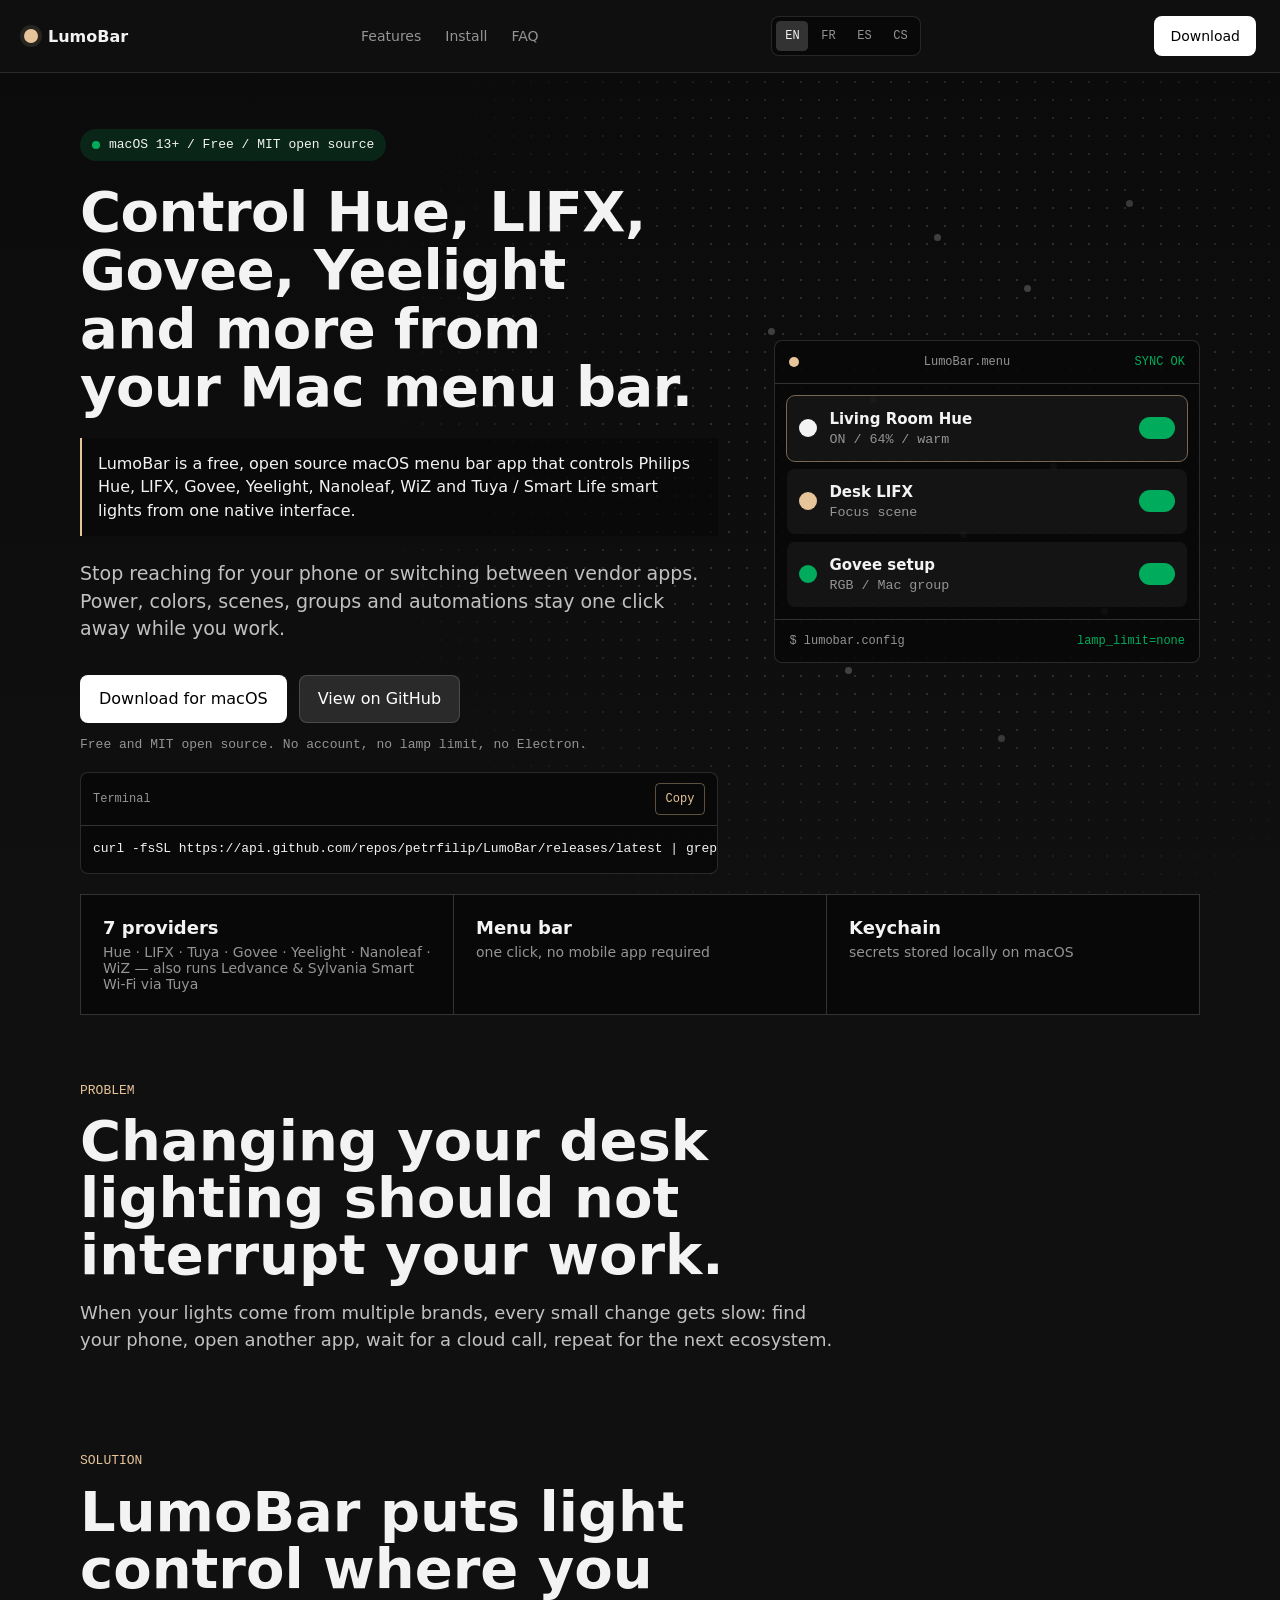
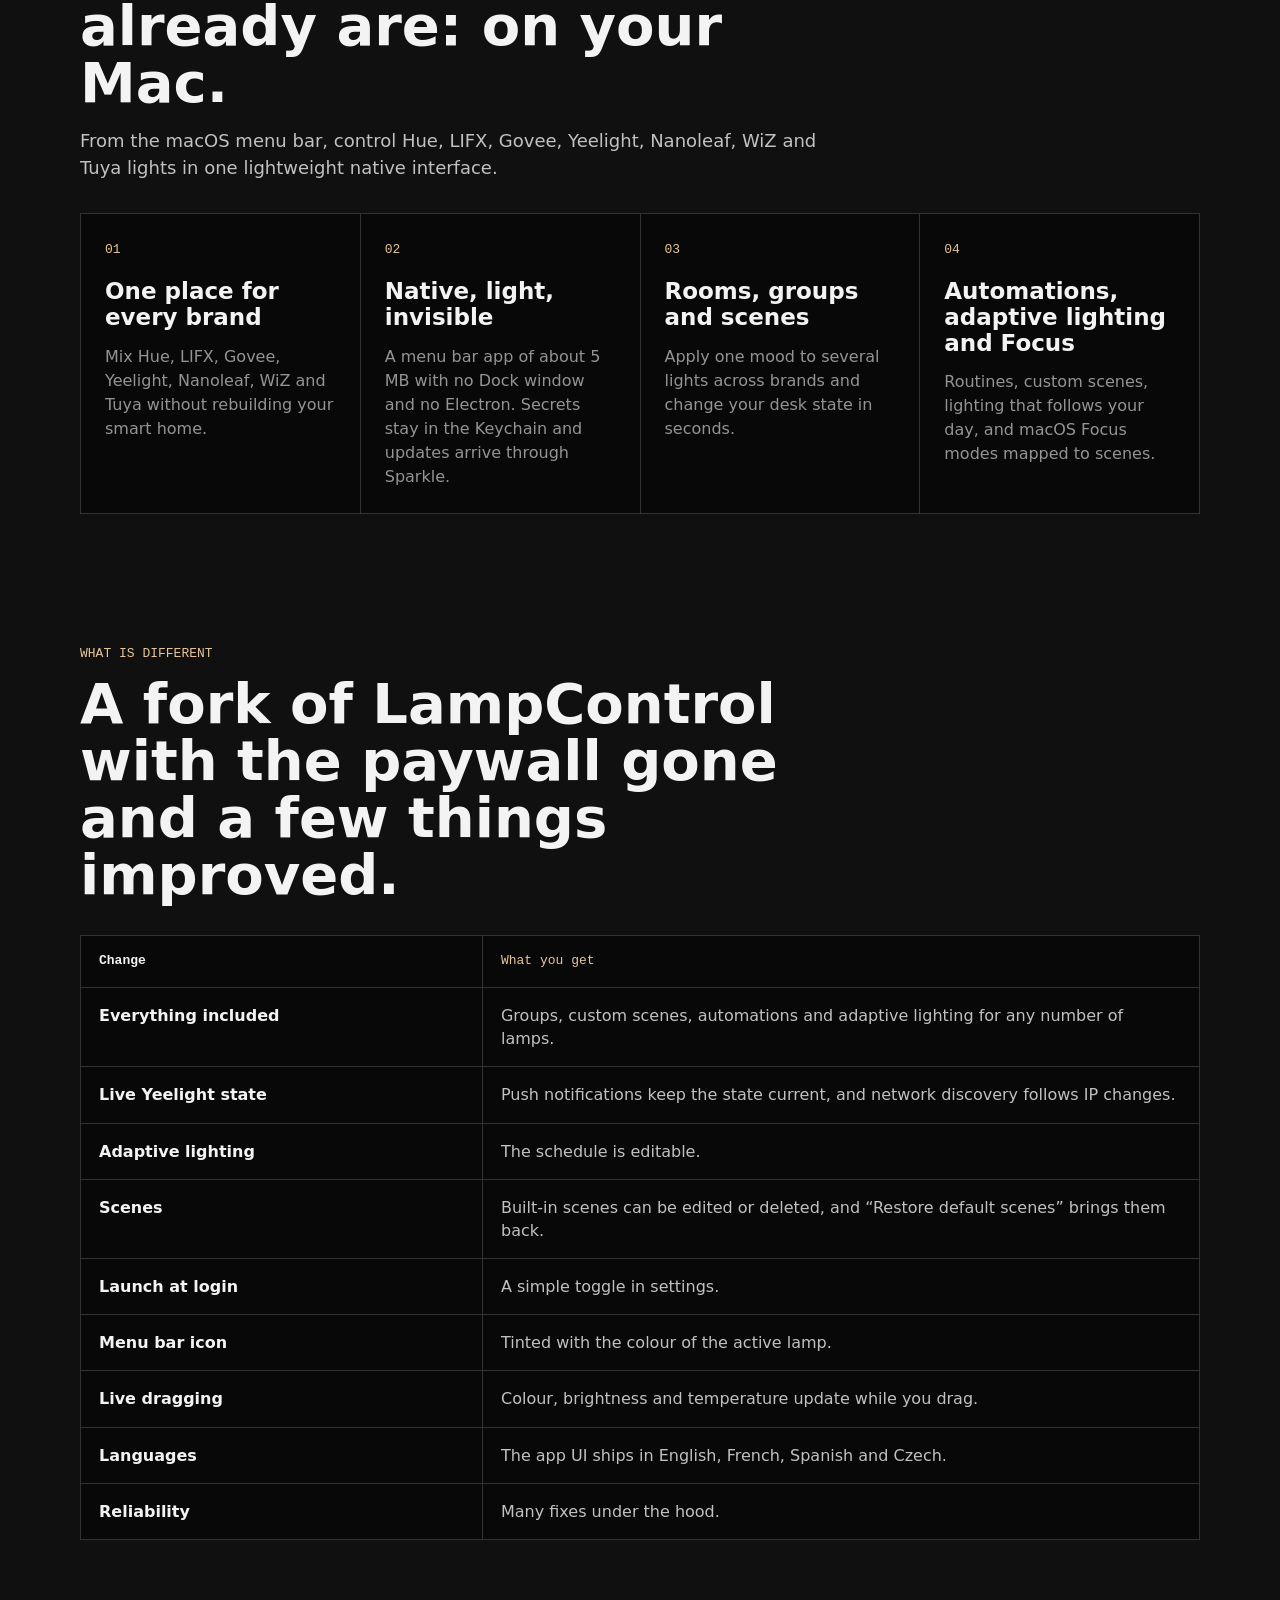
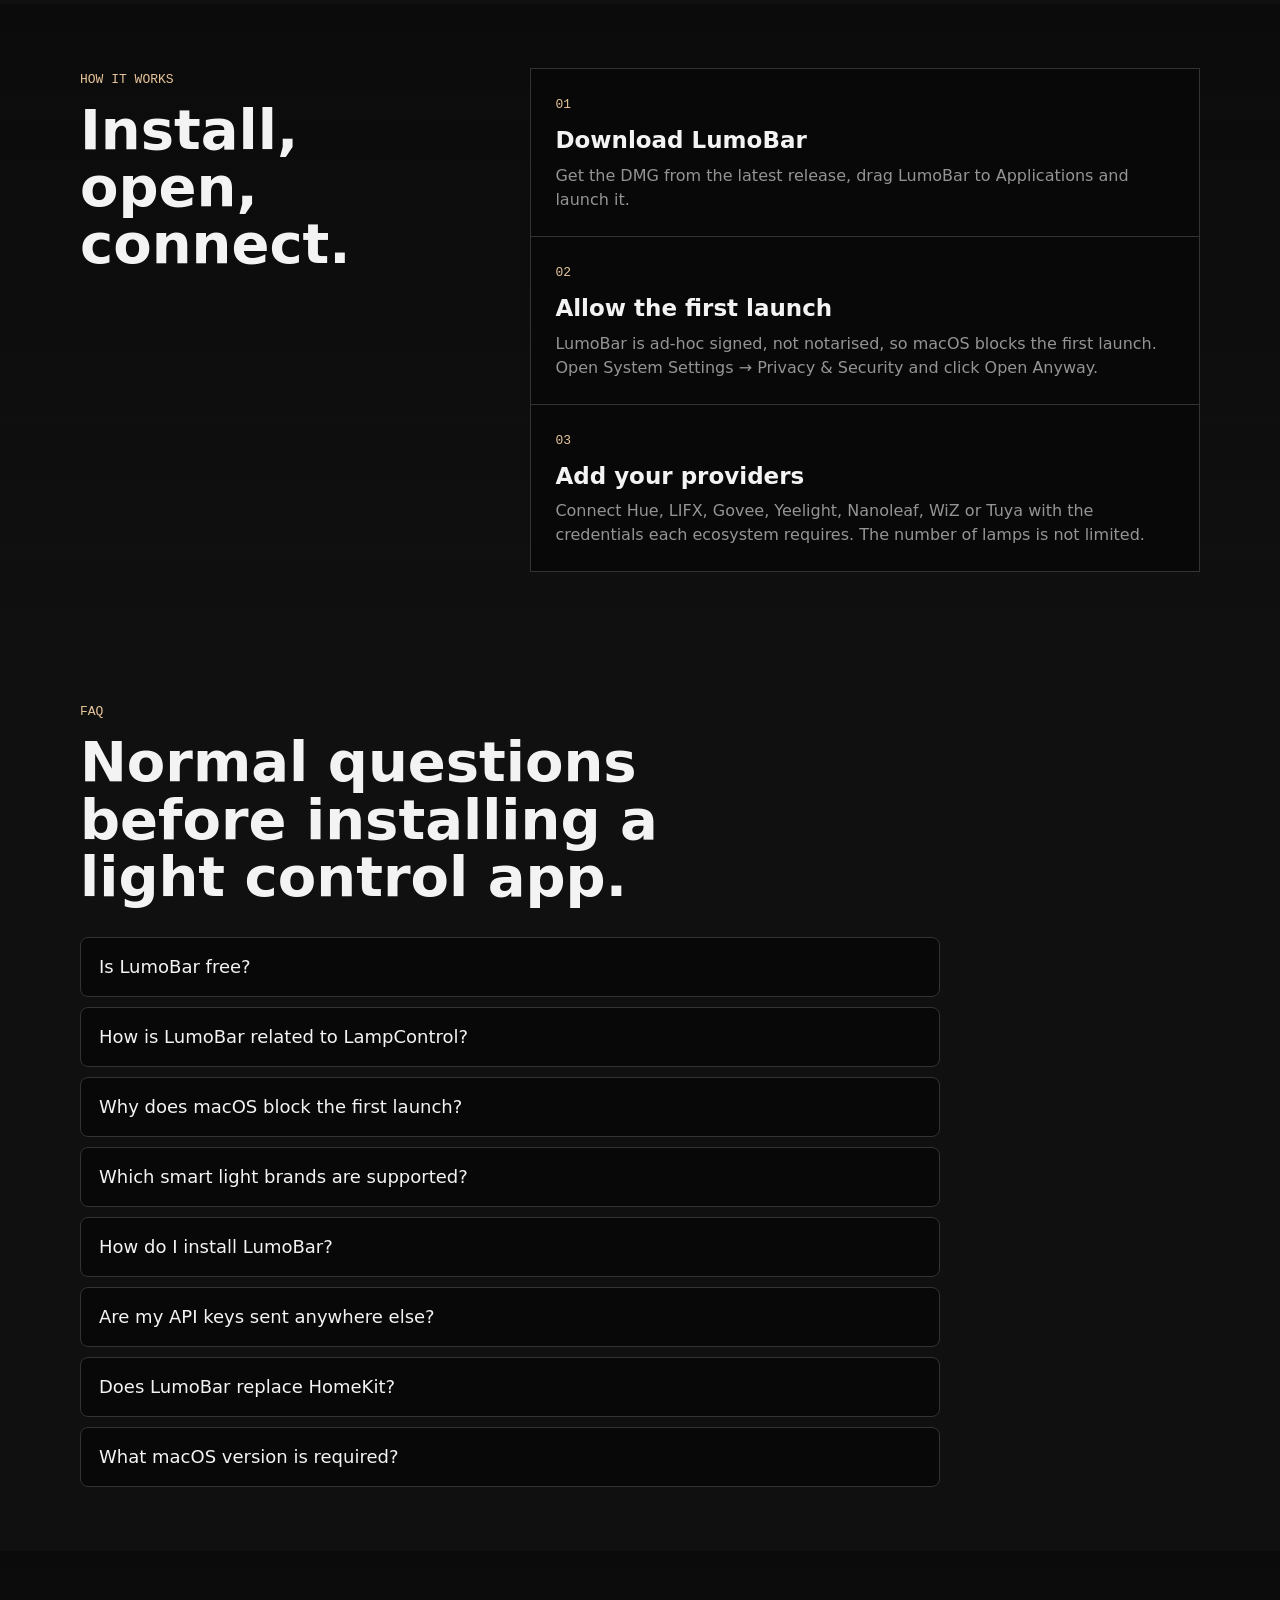
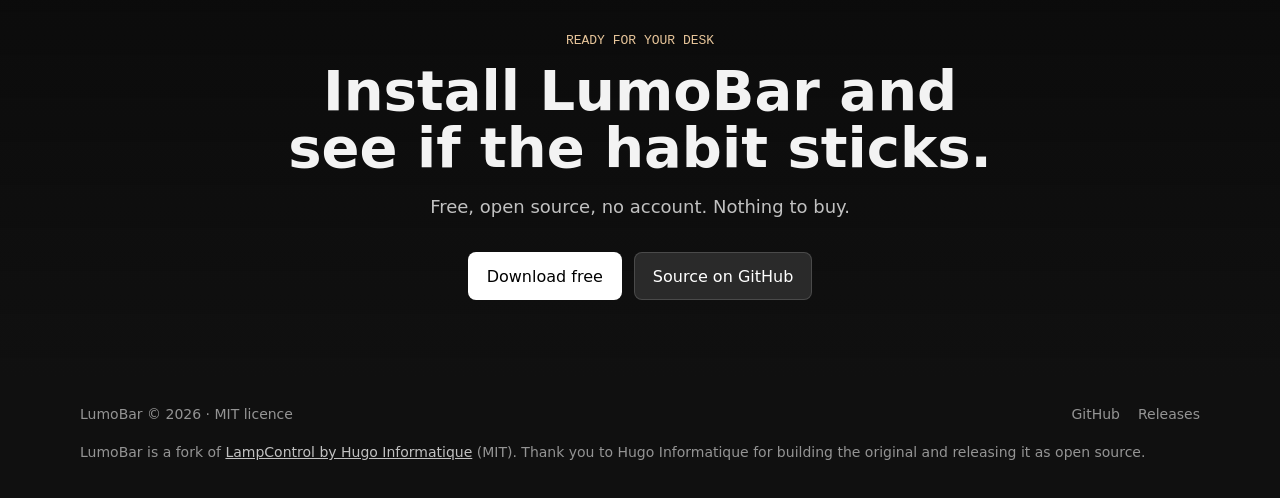
==== landing/index.html @ 03df5793 "feat(landing): LumoBar site without the paid tier; EN root, CS added English moves to the root, Fren" ====
<!doctype html>
<html lang="en">
  <head>
    <meta charset="utf-8" />
    <meta name="viewport" content="width=device-width, initial-scale=1" />
    <title>LumoBar - free macOS menu bar app for smart lights</title>
    <meta name="description" content="Control Hue, LIFX, Govee, Yeelight, Nanoleaf, WiZ and Tuya smart lights from the macOS menu bar. Free, open source (MIT), no account, no limits." />
    <meta name="robots" content="index,follow" />
    <link rel="canonical" href="https://petrfilip.github.io/LumoBar/" />
    <link rel="alternate" hreflang="en" href="https://petrfilip.github.io/LumoBar/" />
    <link rel="alternate" hreflang="fr" href="https://petrfilip.github.io/LumoBar/fr/" />
    <link rel="alternate" hreflang="es" href="https://petrfilip.github.io/LumoBar/es/" />
    <link rel="alternate" hreflang="cs" href="https://petrfilip.github.io/LumoBar/cs/" />
    <link rel="alternate" hreflang="x-default" href="https://petrfilip.github.io/LumoBar/" />
    <meta property="og:type" content="website" />
    <meta property="og:url" content="https://petrfilip.github.io/LumoBar/" />
    <meta property="og:title" content="LumoBar - smart lights in your Mac menu bar" />
    <meta property="og:description" content="A free, open source native macOS app to control Hue, LIFX, Govee, Yeelight, Nanoleaf, WiZ and Tuya without opening seven different apps." />
    <meta property="og:image" content="https://petrfilip.github.io/LumoBar/og-image.svg" />
    <meta property="og:image:alt" content="LumoBar, a free open source macOS menu bar app for smart lights" />
    <meta name="twitter:card" content="summary_large_image" />
    <meta name="twitter:title" content="LumoBar - free macOS app for smart lights" />
    <meta name="twitter:description" content="Control seven smart light brands from one free, open source macOS menu bar app." />
    <meta name="twitter:image" content="https://petrfilip.github.io/LumoBar/og-image.svg" />
    <meta name="twitter:image:alt" content="LumoBar, a free open source macOS menu bar app for smart lights" />
    <meta name="theme-color" content="#101010" />
    <link rel="stylesheet" href="./styles.css" />
    <script type="application/ld+json">
      {
        "@context": "https://schema.org",
        "@type": "SoftwareApplication",
        "name": "LumoBar",
        "url": "https://petrfilip.github.io/LumoBar/",
        "downloadUrl": "https://github.com/petrfilip/LumoBar/releases/latest",
        "applicationCategory": "UtilitiesApplication",
        "operatingSystem": "macOS 13+",
        "license": "https://opensource.org/licenses/MIT",
        "offers": {
          "@type": "Offer",
          "price": "0",
          "priceCurrency": "EUR",
          "availability": "https://schema.org/InStock"
        },
        "image": "https://petrfilip.github.io/LumoBar/og-image.svg",
        "author": {
          "@type": "Person",
          "name": "petrfilip",
          "url": "https://github.com/petrfilip"
        },
        "description": "A free, open source macOS menu bar app to control multiple smart light brands from one native interface."
      }
    </script>
    <script type="application/ld+json">
      {
        "@context": "https://schema.org",
        "@type": "FAQPage",
        "mainEntity": [
          {
            "@type": "Question",
            "name": "Is LumoBar free?",
            "acceptedAnswer": {
              "@type": "Answer",
              "text": "Yes. LumoBar is free and MIT open source. There is no account, no lamp limit and no paid tier."
            }
          },
          {
            "@type": "Question",
            "name": "How is LumoBar related to LampControl?",
            "acceptedAnswer": {
              "@type": "Answer",
              "text": "LumoBar is a fork of LampControl by Hugo Informatique, released under the MIT licence. It removes the paid tier, includes every feature and adds a few improvements. The original author is credited in the footer."
            }
          },
          {
            "@type": "Question",
            "name": "Why does macOS block the first launch?",
            "acceptedAnswer": {
              "@type": "Answer",
              "text": "The app is ad-hoc signed and not notarised, because notarisation needs a paid Apple Developer account. Open the app once, then go to System Settings → Privacy & Security and click Open Anyway."
            }
          },
          {
            "@type": "Question",
            "name": "Which smart light brands are supported?",
            "acceptedAnswer": {
              "@type": "Answer",
              "text": "LumoBar supports Philips Hue (local bridge), LIFX (cloud), Tuya / Smart Life (cloud), Govee (cloud), Yeelight (LAN), Nanoleaf (LAN) and WiZ (LAN, UDP). Ledvance Smart+ Wi-Fi and Sylvania Smart Wi-Fi bulbs work via the Tuya integration since they use the Smart Life backend."
            }
          },
          {
            "@type": "Question",
            "name": "How do I install LumoBar?",
            "acceptedAnswer": {
              "@type": "Answer",
              "text": "Download the DMG from the latest GitHub release, drag LumoBar to Applications and launch it. Follow the first-launch step above. The terminal command at the top of the page does the download for you."
            }
          },
          {
            "@type": "Question",
            "name": "Are my API keys sent anywhere else?",
            "acceptedAnswer": {
              "@type": "Answer",
              "text": "Secrets are stored in the macOS Keychain. LumoBar only calls the APIs needed to control your providers, and there is no LumoBar account."
            }
          },
          {
            "@type": "Question",
            "name": "Does LumoBar replace HomeKit?",
            "acceptedAnswer": {
              "@type": "Answer",
              "text": "No. LumoBar is a quick control from the Mac menu bar for several providers. HomeKit stays useful if your smart home is already set up around it."
            }
          },
          {
            "@type": "Question",
            "name": "What macOS version is required?",
            "acceptedAnswer": {
              "@type": "Answer",
              "text": "LumoBar is built for macOS 13 or newer."
            }
          }
        ]
      }
    </script>
  </head>
  <body>
    <a class="skip-link" href="#main">Skip to content</a>
    <header class="site-header" data-header>
      <a class="brand" href="#main" aria-label="LumoBar home">
        <span class="brand-mark" aria-hidden="true"></span>
        <span>LumoBar</span>
      </a>
      <nav class="nav-links" aria-label="Main navigation">
        <a href="#features">Features</a>
        <a href="#install">Install</a>
        <a href="#faq">FAQ</a>
      </nav>
      <nav class="language-switcher" aria-label="Change language">
        <a aria-current="page" href="./">EN</a>
        <a href="fr/">FR</a>
        <a href="es/">ES</a>
        <a href="cs/">CS</a>
      </nav>
      <a class="header-cta" href="https://github.com/petrfilip/LumoBar/releases/latest">Download</a>
    </header>

    <main id="main">
      <section class="hero section-band">
        <div class="pixel-field" aria-hidden="true">
          <span></span><span></span><span></span><span></span><span></span>
          <span></span><span></span><span></span><span></span><span></span>
        </div>

        <div class="hero-grid shell">
          <div class="hero-copy">
            <div class="status-pill">
              <span></span>
              macOS 13+ / Free / MIT open source
            </div>
            <h1>Control Hue, LIFX, Govee, Yeelight and more from your Mac menu bar.</h1>
            <blockquote class="aeo-answer">
              LumoBar is a free, open source macOS menu bar app that controls Philips Hue, LIFX, Govee, Yeelight, Nanoleaf, WiZ and Tuya / Smart Life smart lights from one native interface.
            </blockquote>
            <p class="hero-subtitle">
              Stop reaching for your phone or switching between vendor apps. Power, colors, scenes, groups and automations stay one click away while you work.
            </p>
            <nav class="hero-actions" aria-label="Primary actions">
              <a class="button button-primary" href="https://github.com/petrfilip/LumoBar/releases/latest">
                Download for macOS
              </a>
              <a class="button button-secondary" href="https://github.com/petrfilip/LumoBar">
                View on GitHub
              </a>
            </nav>
            <p class="microcopy">Free and MIT open source. No account, no lamp limit, no Electron.</p>
            <div class="install-command" aria-label="Command line install">
              <div class="install-command-top">
                <span>Terminal</span>
                <button type="button" data-copy-command>Copy</button>
              </div>
              <code data-install-command>curl -fsSL https://api.github.com/repos/petrfilip/LumoBar/releases/latest | grep browser_download_url | grep -m1 '\.dmg' | cut -d '"' -f 4 | xargs curl -L -o ~/Downloads/LumoBar.dmg &amp;&amp; open ~/Downloads/LumoBar.dmg</code>
            </div>
          </div>

          <figure class="product-panel">
            <figcaption class="visually-hidden">LumoBar interface preview with several synced lights.</figcaption>
            <div class="panel-top">
              <span class="window-dot"></span>
              <span>LumoBar.menu</span>
              <strong>SYNC OK</strong>
            </div>
            <div class="lamp-list">
              <div class="lamp-row active">
                <span class="lamp-icon"></span>
                <div>
                  <strong>Living Room Hue</strong>
                  <small>ON / 64% / warm</small>
                </div>
                <span class="toggle-indicator" aria-hidden="true"></span>
              </div>
              <div class="lamp-row">
                <span class="lamp-icon amber"></span>
                <div>
                  <strong>Desk LIFX</strong>
                  <small>Focus scene</small>
                </div>
                <span class="toggle-indicator" aria-hidden="true"></span>
              </div>
              <div class="lamp-row">
                <span class="lamp-icon green"></span>
                <div>
                  <strong>Govee setup</strong>
                  <small>RGB / Mac group</small>
                </div>
                <span class="toggle-indicator" aria-hidden="true"></span>
              </div>
            </div>
            <div class="terminal-strip">
              <span>$ lumobar.config</span>
              <strong>lamp_limit=none</strong>
            </div>
          </figure>
        </div>
      </section>

      <section class="proof-strip shell" aria-label="LumoBar highlights">
        <div>
          <strong>7 providers</strong>
          <span>Hue · LIFX · Tuya · Govee · Yeelight · Nanoleaf · WiZ — also runs Ledvance &amp; Sylvania Smart Wi-Fi via Tuya</span>
        </div>
        <div>
          <strong>Menu bar</strong>
          <span>one click, no mobile app required</span>
        </div>
        <div>
          <strong>Keychain</strong>
          <span>secrets stored locally on macOS</span>
        </div>
      </section>

      <section id="features" class="section shell">
        <div class="section-heading">
          <span class="eyebrow">PROBLEM</span>
          <h2>Changing your desk lighting should not interrupt your work.</h2>
          <p>
            When your lights come from multiple brands, every small change gets slow: find your phone, open another app, wait for a cloud call, repeat for the next ecosystem.
          </p>
        </div>
      </section>

      <section class="section shell tight-section">
        <div class="section-heading">
          <span class="eyebrow">SOLUTION</span>
          <h2>LumoBar puts light control where you already are: on your Mac.</h2>
          <p>
            From the macOS menu bar, control Hue, LIFX, Govee, Yeelight, Nanoleaf, WiZ and Tuya lights in one lightweight native interface.
          </p>
        </div>
        <div class="feature-grid">
          <article class="feature-card">
            <span class="feature-index">01</span>
            <h3>One place for every brand</h3>
            <p>Mix Hue, LIFX, Govee, Yeelight, Nanoleaf, WiZ and Tuya without rebuilding your smart home.</p>
          </article>
          <article class="feature-card">
            <span class="feature-index">02</span>
            <h3>Native, light, invisible</h3>
            <p>A menu bar app of about 5 MB with no Dock window and no Electron. Secrets stay in the Keychain and updates arrive through Sparkle.</p>
          </article>
          <article class="feature-card">
            <span class="feature-index">03</span>
            <h3>Rooms, groups and scenes</h3>
            <p>Apply one mood to several lights across brands and change your desk state in seconds.</p>
          </article>
          <article class="feature-card">
            <span class="feature-index">04</span>
            <h3>Automations, adaptive lighting and Focus</h3>
            <p>Routines, custom scenes, lighting that follows your day, and macOS Focus modes mapped to scenes.</p>
          </article>
        </div>
      </section>

      <section class="section shell">
        <div class="section-heading">
          <span class="eyebrow">WHAT IS DIFFERENT</span>
          <h2>A fork of LampControl with the paywall gone and a few things improved.</h2>
        </div>
        <div class="benefit-table" role="table" aria-label="Changes in LumoBar">
          <div class="benefit-row benefit-head" role="row">
            <span role="columnheader">Change</span>
            <span role="columnheader">What you get</span>
          </div>
          <div class="benefit-row" role="row">
            <span role="cell">Everything included</span>
            <span role="cell">Groups, custom scenes, automations and adaptive lighting for any number of lamps.</span>
          </div>
          <div class="benefit-row" role="row">
            <span role="cell">Live Yeelight state</span>
            <span role="cell">Push notifications keep the state current, and network discovery follows IP changes.</span>
          </div>
          <div class="benefit-row" role="row">
            <span role="cell">Adaptive lighting</span>
            <span role="cell">The schedule is editable.</span>
          </div>
          <div class="benefit-row" role="row">
            <span role="cell">Scenes</span>
            <span role="cell">Built-in scenes can be edited or deleted, and “Restore default scenes” brings them back.</span>
          </div>
          <div class="benefit-row" role="row">
            <span role="cell">Launch at login</span>
            <span role="cell">A simple toggle in settings.</span>
          </div>
          <div class="benefit-row" role="row">
            <span role="cell">Menu bar icon</span>
            <span role="cell">Tinted with the colour of the active lamp.</span>
          </div>
          <div class="benefit-row" role="row">
            <span role="cell">Live dragging</span>
            <span role="cell">Colour, brightness and temperature update while you drag.</span>
          </div>
          <div class="benefit-row" role="row">
            <span role="cell">Languages</span>
            <span role="cell">The app UI ships in English, French, Spanish and Czech.</span>
          </div>
          <div class="benefit-row" role="row">
            <span role="cell">Reliability</span>
            <span role="cell">Many fixes under the hood.</span>
          </div>
        </div>
      </section>

      <section id="install" class="section section-band">
        <div class="how-it-works shell">
          <div class="section-heading compact">
            <span class="eyebrow">HOW IT WORKS</span>
            <h2>Install, open, connect.</h2>
          </div>
          <ol class="steps-list">
            <li>
              <span>01</span>
              <strong>Download LumoBar</strong>
              <p>Get the DMG from the latest release, drag LumoBar to Applications and launch it.</p>
            </li>
            <li>
              <span>02</span>
              <strong>Allow the first launch</strong>
              <p>LumoBar is ad-hoc signed, not notarised, so macOS blocks the first launch. Open System Settings → Privacy &amp; Security and click Open Anyway.</p>
            </li>
            <li>
              <span>03</span>
              <strong>Add your providers</strong>
              <p>Connect Hue, LIFX, Govee, Yeelight, Nanoleaf, WiZ or Tuya with the credentials each ecosystem requires. The number of lamps is not limited.</p>
            </li>
          </ol>
        </div>
      </section>

      <section id="faq" class="section shell">
        <div class="section-heading compact">
          <span class="eyebrow">FAQ</span>
          <h2>Normal questions before installing a light control app.</h2>
        </div>
        <div class="faq-list">
          <details>
            <summary>Is LumoBar free?</summary>
            <p>Yes. LumoBar is free and MIT open source. There is no account, no lamp limit and no paid tier.</p>
          </details>
          <details>
            <summary>How is LumoBar related to LampControl?</summary>
            <p>LumoBar is a fork of LampControl by Hugo Informatique, released under the MIT licence. It removes the paid tier, includes every feature and adds a few improvements. The original author is credited in the footer.</p>
          </details>
          <details>
            <summary>Why does macOS block the first launch?</summary>
            <p>The app is ad-hoc signed and not notarised, because notarisation needs a paid Apple Developer account. Open the app once, then go to System Settings → Privacy &amp; Security and click Open Anyway.</p>
          </details>
          <details>
            <summary>Which smart light brands are supported?</summary>
            <p>LumoBar supports Philips Hue (local bridge), LIFX (cloud), Tuya / Smart Life (cloud), Govee (cloud), Yeelight (LAN), Nanoleaf (LAN) and WiZ (LAN, UDP). Ledvance Smart+ Wi-Fi and Sylvania Smart Wi-Fi bulbs work via the Tuya integration since they use the Smart Life backend.</p>
          </details>
          <details>
            <summary>How do I install LumoBar?</summary>
            <p>Download the DMG from the latest GitHub release, drag LumoBar to Applications and launch it. Follow the first-launch step above. The terminal command at the top of the page does the download for you.</p>
          </details>
          <details>
            <summary>Are my API keys sent anywhere else?</summary>
            <p>Secrets are stored in the macOS Keychain. LumoBar only calls the APIs needed to control your providers, and there is no LumoBar account.</p>
          </details>
          <details>
            <summary>Does LumoBar replace HomeKit?</summary>
            <p>No. LumoBar is a quick control from the Mac menu bar for several providers. HomeKit stays useful if your smart home is already set up around it.</p>
          </details>
          <details>
            <summary>What macOS version is required?</summary>
            <p>LumoBar is built for macOS 13 or newer.</p>
          </details>
        </div>
      </section>

      <section class="final-cta section-band">
        <div class="shell">
          <span class="eyebrow">READY FOR YOUR DESK</span>
          <h2>Install LumoBar and see if the habit sticks.</h2>
          <p class="final-copy">Free, open source, no account. Nothing to buy.</p>
          <nav class="hero-actions centered" aria-label="Final actions">
            <a class="button button-primary" href="https://github.com/petrfilip/LumoBar/releases/latest">Download free</a>
            <a class="button button-secondary" href="https://github.com/petrfilip/LumoBar">Source on GitHub</a>
          </nav>
        </div>
      </section>
    </main>

    <footer class="site-footer shell">
      <span>LumoBar © 2026 · MIT licence</span>
      <div>
        <a href="https://github.com/petrfilip/LumoBar">GitHub</a>
        <a href="https://github.com/petrfilip/LumoBar/releases/latest">Releases</a>
      </div>
      <p class="footer-credit">
        LumoBar is a fork of <a href="https://github.com/hugoinformatique/LampControl">LampControl by Hugo Informatique</a> (MIT). Thank you to Hugo Informatique for building the original and releasing it as open source.
      </p>
    </footer>

    <script src="./script.js" defer></script>
  </body>
</html>
---- landing/styles.css ----
:root {
  --color-midnight-void: #101010;
  --color-deep-space: #080808;
  --color-polar-white: #f3f3f3;
  --color-absolute-zero: #ffffff;
  --color-ash-gray: #949494;
  --color-soft-gray: #b8b8b8;
  --color-dark-carbon: #333333;
  --color-slate: #c1c1c1;
  --color-amber-glow: #e7c59a;
  --color-neon-green: #00ac5c;
  --font-aeonik: Inter, ui-sans-serif, system-ui, -apple-system, BlinkMacSystemFont, "Segoe UI", sans-serif;
  --font-input: "IBM Plex Mono", "SFMono-Regular", Consolas, monospace;
  --section-gap: 64px;
  --radius-md: 4.5px;
  --radius-lg: 8px;
  --radius-full: 99px;
}

* {
  box-sizing: border-box;
}

html {
  scroll-behavior: smooth;
}

body {
  margin: 0;
  background: var(--color-midnight-void);
  color: var(--color-polar-white);
  font-family: var(--font-aeonik);
  text-rendering: optimizeLegibility;
}

main,
section[id] {
  scroll-margin-top: 92px;
}

a {
  color: inherit;
  text-decoration: none;
}

a:focus-visible,
summary:focus-visible {
  outline: 2px solid var(--color-amber-glow);
  outline-offset: 4px;
}

.skip-link {
  position: fixed;
  top: 12px;
  left: 12px;
  z-index: 50;
  transform: translateY(-160%);
  padding: 10px 12px;
  border-radius: var(--radius-lg);
  background: var(--color-absolute-zero);
  color: #000;
}

.skip-link:focus {
  transform: translateY(0);
}

.shell {
  width: min(1120px, calc(100% - 40px));
  margin: 0 auto;
}

.site-header {
  position: sticky;
  top: 0;
  z-index: 20;
  display: flex;
  align-items: center;
  justify-content: space-between;
  gap: 20px;
  padding: 16px 24px;
  background: rgba(16, 16, 16, 0.86);
  border-bottom: 1px solid rgba(51, 51, 51, 0.8);
  backdrop-filter: blur(18px);
}

.site-header[data-scrolled] {
  background: rgba(8, 8, 8, 0.94);
}

.visually-hidden {
  position: absolute;
  width: 1px;
  height: 1px;
  padding: 0;
  margin: -1px;
  overflow: hidden;
  clip: rect(0, 0, 0, 0);
  white-space: nowrap;
  border: 0;
}

.brand,
.nav-links,
.language-switcher,
.site-footer div {
  display: flex;
  align-items: center;
}

.brand {
  gap: 10px;
  font-weight: 700;
}

.brand-mark {
  width: 14px;
  height: 14px;
  border-radius: var(--radius-full);
  background: var(--color-amber-glow);
  box-shadow: 0 0 0 4px rgba(231, 197, 154, 0.12);
}

.nav-links {
  gap: 24px;
  color: var(--color-ash-gray);
  font-size: 14px;
}

.nav-links a:hover,
.site-footer a:hover {
  color: var(--color-polar-white);
  text-decoration: underline;
}

.language-switcher {
  gap: 4px;
  padding: 4px;
  border: 1px solid rgba(193, 193, 193, 0.16);
  border-radius: var(--radius-lg);
  background: rgba(8, 8, 8, 0.62);
}

.language-switcher a {
  min-width: 32px;
  min-height: 30px;
  display: inline-flex;
  align-items: center;
  justify-content: center;
  border-radius: var(--radius-md);
  color: var(--color-ash-gray);
  font-family: var(--font-input);
  font-size: 12px;
}

.language-switcher a[aria-current="page"] {
  background: var(--color-dark-carbon);
  color: var(--color-polar-white);
}

.header-cta {
  min-height: 40px;
  display: inline-flex;
  align-items: center;
  justify-content: center;
  padding: 0 16px;
  background: var(--color-absolute-zero);
  color: #000;
  border-radius: var(--radius-lg);
  font-size: 14px;
}

.section-band {
  background:
    linear-gradient(180deg, rgba(8, 8, 8, 0.62), rgba(16, 16, 16, 0)),
    var(--color-midnight-void);
}

.hero {
  position: relative;
  overflow: hidden;
  /* No more 100vh: on a 13" laptop the title alone took ~2/3 of the viewport.
     Let content drive the height; pad enough to feel like a hero, not so much
     it pushes everything below the fold. */
  min-height: 540px;
  display: flex;
  align-items: center;
  padding: 56px 0 48px;
}

.pixel-field {
  position: absolute;
  inset: 0;
  opacity: 0.28;
  pointer-events: none;
  background-image: radial-gradient(circle, rgba(243, 243, 243, 0.52) 1px, transparent 1px);
  background-size: 18px 18px;
  mask-image: radial-gradient(circle at 72% 42%, black 0 26%, transparent 56%);
}

.pixel-field span {
  position: absolute;
  width: 7px;
  height: 7px;
  background: var(--color-polar-white);
  border-radius: var(--radius-full);
  opacity: 0.8;
}

.pixel-field span:nth-child(1) { top: 19%; left: 73%; }
.pixel-field span:nth-child(2) { top: 25%; left: 80%; }
.pixel-field span:nth-child(3) { top: 38%; left: 68%; }
.pixel-field span:nth-child(4) { top: 46%; left: 82%; }
.pixel-field span:nth-child(5) { top: 54%; left: 75%; }
.pixel-field span:nth-child(6) { top: 63%; left: 86%; }
.pixel-field span:nth-child(7) { top: 70%; left: 66%; }
.pixel-field span:nth-child(8) { top: 30%; left: 60%; }
.pixel-field span:nth-child(9) { top: 78%; left: 78%; }
.pixel-field span:nth-child(10) { top: 15%; left: 88%; }

.hero-grid {
  position: relative;
  z-index: 1;
  display: grid;
  grid-template-columns: minmax(0, 1.08fr) minmax(320px, 0.72fr);
  align-items: center;
  gap: 56px;
}

.status-pill,
.eyebrow {
  font-family: var(--font-input);
  font-size: 13px;
  line-height: 1.4;
}

.status-pill {
  display: inline-flex;
  align-items: center;
  gap: 9px;
  padding: 7px 12px;
  border-radius: var(--radius-full);
  background: rgba(0, 172, 92, 0.16);
  color: var(--color-polar-white);
}

.status-pill span {
  width: 8px;
  height: 8px;
  border-radius: var(--radius-full);
  background: var(--color-neon-green);
}

h1,
h2,
h3,
p {
  margin: 0;
}

h1 {
  max-width: 780px;
  margin-top: 22px;
  /* Was clamp(44, 8vw, 82). At 82px the heading wrapped to 5 lines on a
     13" Air, eating most of the viewport. Cap at 56px and tighten the
     vertical so a wrapped heading still feels purposeful, not bloated. */
  font-size: clamp(36px, 5.4vw, 56px);
  line-height: 1.04;
  letter-spacing: -0.01em;
  text-wrap: balance;
}

.hero-subtitle {
  max-width: 640px;
  margin-top: 24px;
  color: var(--color-slate);
  font-size: 19px;
  line-height: 1.45;
}

.aeo-answer {
  max-width: 660px;
  margin: 22px 0 0;
  padding: 14px 16px;
  border-left: 2px solid var(--color-amber-glow);
  background: rgba(8, 8, 8, 0.72);
  color: var(--color-polar-white);
  font-size: 16px;
  line-height: 1.46;
}

.hero-actions {
  display: flex;
  flex-wrap: wrap;
  gap: 12px;
  margin-top: 32px;
}

.hero-actions.centered {
  justify-content: center;
}

.button {
  min-height: 48px;
  display: inline-flex;
  align-items: center;
  justify-content: center;
  padding: 0 18px;
  border-radius: var(--radius-lg);
  font-size: 16px;
  border: 1px solid transparent;
}

.button-primary {
  background: var(--color-absolute-zero);
  color: #000;
}

.button-secondary {
  background: rgba(51, 51, 51, 0.78);
  color: var(--color-absolute-zero);
  border-color: rgba(193, 193, 193, 0.22);
}

.button-muted {
  width: 100%;
  background: transparent;
  border-color: var(--color-dark-carbon);
  color: var(--color-polar-white);
}

.button:hover,
  .header-cta:hover {
  transform: translateY(-1px);
}

.microcopy {
  margin-top: 14px;
  color: var(--color-ash-gray);
  font-family: var(--font-input);
  font-size: 13px;
}

.install-command {
  max-width: 690px;
  margin-top: 20px;
  border: 1px solid rgba(193, 193, 193, 0.18);
  border-radius: var(--radius-lg);
  background: rgba(8, 8, 8, 0.88);
  overflow: hidden;
}

.install-command-top {
  display: flex;
  align-items: center;
  justify-content: space-between;
  gap: 12px;
  padding: 10px 12px;
  border-bottom: 1px solid var(--color-dark-carbon);
  color: var(--color-ash-gray);
  font-family: var(--font-input);
  font-size: 12px;
}

.install-command button {
  min-height: 32px;
  padding: 0 10px;
  border: 1px solid rgba(231, 197, 154, 0.38);
  border-radius: var(--radius-md);
  background: transparent;
  color: var(--color-amber-glow);
  cursor: pointer;
  font: inherit;
}

.install-command button:focus-visible {
  outline: 2px solid var(--color-amber-glow);
  outline-offset: 3px;
}

.install-command code {
  display: block;
  padding: 13px 12px 14px;
  color: var(--color-polar-white);
  font-family: var(--font-input);
  font-size: 13px;
  line-height: 1.54;
  overflow-x: auto;
  white-space: nowrap;
}

.product-panel {
  margin: 0;
  border: 1px solid rgba(193, 193, 193, 0.18);
  border-radius: var(--radius-lg);
  background: rgba(8, 8, 8, 0.88);
  overflow: hidden;
}

.panel-top,
.terminal-strip,
.lamp-row {
  display: flex;
  align-items: center;
}

.panel-top {
  justify-content: space-between;
  gap: 12px;
  padding: 14px;
  border-bottom: 1px solid var(--color-dark-carbon);
  color: var(--color-ash-gray);
  font-family: var(--font-input);
  font-size: 12px;
}

.panel-top strong,
.terminal-strip strong {
  color: var(--color-neon-green);
  font-weight: 400;
}

.window-dot {
  width: 10px;
  height: 10px;
  border-radius: var(--radius-full);
  background: var(--color-amber-glow);
}

.lamp-list {
  padding: 12px;
}

.lamp-row {
  justify-content: space-between;
  gap: 12px;
  padding: 14px 12px;
  border-radius: var(--radius-lg);
  background: rgba(51, 51, 51, 0.28);
}

.lamp-row + .lamp-row {
  margin-top: 8px;
}

.lamp-row.active {
  outline: 1px solid rgba(231, 197, 154, 0.5);
}

.lamp-icon {
  flex: 0 0 auto;
  width: 18px;
  height: 18px;
  border-radius: var(--radius-full);
  background: var(--color-polar-white);
}

.lamp-icon.amber {
  background: var(--color-amber-glow);
}

.lamp-icon.green {
  background: var(--color-neon-green);
}

.lamp-row div {
  flex: 1;
}

.lamp-row strong {
  display: block;
  font-size: 15px;
}

.lamp-row small {
  color: var(--color-ash-gray);
  font-family: var(--font-input);
}

.toggle-indicator {
  width: 36px;
  height: 22px;
  border: 0;
  border-radius: var(--radius-full);
  background: var(--color-neon-green);
}

.terminal-strip {
  justify-content: space-between;
  gap: 10px;
  padding: 14px;
  border-top: 1px solid var(--color-dark-carbon);
  color: var(--color-ash-gray);
  font-family: var(--font-input);
  font-size: 12px;
}

.proof-strip {
  display: grid;
  grid-template-columns: repeat(3, 1fr);
  gap: 1px;
  margin-top: -28px;
  border: 1px solid var(--color-dark-carbon);
  background: var(--color-dark-carbon);
  position: relative;
  z-index: 2;
}

.proof-strip div {
  padding: 22px;
  background: var(--color-deep-space);
}

.proof-strip strong,
.proof-strip span {
  display: block;
}

.proof-strip strong {
  font-size: 18px;
}

.proof-strip span {
  margin-top: 6px;
  color: var(--color-ash-gray);
  font-size: 14px;
}

.section {
  padding: var(--section-gap) 0;
}

.tight-section {
  padding-top: 0;
}

.section-heading {
  max-width: 760px;
  margin-bottom: 32px;
}

.section-heading.compact {
  max-width: 640px;
}

.eyebrow {
  display: inline-block;
  margin-bottom: 12px;
  color: var(--color-amber-glow);
}

h2 {
  font-size: clamp(34px, 5vw, 56px);
  line-height: 1.02;
  letter-spacing: 0;
}

.section-heading p {
  margin-top: 16px;
  color: var(--color-slate);
  font-size: 18px;
  line-height: 1.5;
}

.feature-grid {
  display: grid;
  grid-template-columns: repeat(4, 1fr);
  gap: 1px;
  background: var(--color-dark-carbon);
  border: 1px solid var(--color-dark-carbon);
}

.feature-card {
  min-height: 260px;
  padding: 24px;
  background: var(--color-deep-space);
}

.feature-index {
  color: var(--color-amber-glow);
  font-family: var(--font-input);
  font-size: 13px;
}

.feature-card h3 {
  margin-top: 22px;
  font-size: 23px;
  line-height: 1.12;
}

.feature-card p,
.faq-list p {
  margin-top: 14px;
  color: var(--color-ash-gray);
  font-size: 16px;
  line-height: 1.5;
}

.benefit-table {
  display: grid;
  gap: 1px;
  margin-top: 24px;
  border: 1px solid var(--color-dark-carbon);
  background: var(--color-dark-carbon);
}

.benefit-row {
  display: grid;
  grid-template-columns: 0.56fr 1fr;
  gap: 1px;
  background: var(--color-dark-carbon);
}

.benefit-row span {
  padding: 16px 18px;
  background: var(--color-deep-space);
  color: var(--color-slate);
  line-height: 1.45;
}

.benefit-row span:first-child {
  color: var(--color-polar-white);
  font-weight: 700;
}

.benefit-head span {
  color: var(--color-amber-glow);
  font-family: var(--font-input);
  font-size: 13px;
  font-weight: 400;
}

.how-it-works {
  display: grid;
  grid-template-columns: 0.76fr 1.24fr;
  gap: 40px;
  align-items: start;
}

.steps-list {
  display: grid;
  gap: 1px;
  margin: 0;
  padding: 0;
  background: var(--color-dark-carbon);
  border: 1px solid var(--color-dark-carbon);
  list-style: none;
}

.steps-list li {
  padding: 24px;
  background: var(--color-deep-space);
}

.steps-list span {
  color: var(--color-amber-glow);
  font-family: var(--font-input);
  font-size: 13px;
}

.steps-list strong {
  display: block;
  margin-top: 16px;
  font-size: 23px;
  line-height: 1.12;
}

.steps-list p {
  margin-top: 10px;
  color: var(--color-ash-gray);
  font-size: 16px;
  line-height: 1.5;
}

.faq-list {
  display: grid;
  gap: 10px;
  max-width: 860px;
}

details {
  border: 1px solid var(--color-dark-carbon);
  border-radius: var(--radius-lg);
  background: var(--color-deep-space);
}

summary {
  min-height: 58px;
  display: flex;
  align-items: center;
  cursor: pointer;
  padding: 0 18px;
  font-size: 18px;
}

details p {
  padding: 0 18px 18px;
}

.final-cta {
  text-align: center;
  padding: 78px 0;
}

.final-cta h2 {
  max-width: 760px;
  margin: 0 auto;
}

.final-copy {
  max-width: 620px;
  margin: 18px auto 0;
  color: var(--color-slate);
  font-size: 18px;
  line-height: 1.45;
}

.site-footer {
  display: flex;
  justify-content: space-between;
  align-items: center;
  flex-wrap: wrap;
  gap: 20px;
  padding: 28px 0 40px;
  color: var(--color-ash-gray);
  font-size: 14px;
}

.site-footer div {
  gap: 18px;
}

.footer-credit {
  flex-basis: 100%;
  margin: 0;
  color: var(--color-ash-gray);
  line-height: 1.5;
}

.footer-credit a {
  color: var(--color-slate);
  text-decoration: underline;
}

.footer-credit a:hover {
  color: var(--color-polar-white);
}

@media (max-width: 900px) {
  .nav-links {
    display: none;
  }

  .hero-grid,
  .how-it-works {
    grid-template-columns: 1fr;
  }

  .feature-grid {
    grid-template-columns: repeat(2, 1fr);
  }

  .proof-strip,
  .benefit-row {
    grid-template-columns: 1fr;
  }
}

@media (max-width: 620px) {
  .shell {
    width: min(100% - 28px, 1120px);
  }

  .site-header {
    padding: 12px 14px;
  }

  .brand {
    font-size: 15px;
  }

  .header-cta {
    min-height: 38px;
    padding: 0 12px;
  }

  .hero {
    min-height: auto;
    padding: 56px 0 44px;
  }

  .hero-actions,
  .button {
    width: 100%;
  }

  .feature-grid {
    grid-template-columns: 1fr;
  }

  .feature-card {
    min-height: auto;
  }

  .site-footer {
    align-items: flex-start;
    flex-direction: column;
  }
}

@media (prefers-reduced-motion: reduce) {
  html {
    scroll-behavior: auto;
  }

  .button:hover,
  .header-cta:hover {
    transform: none;
  }
}
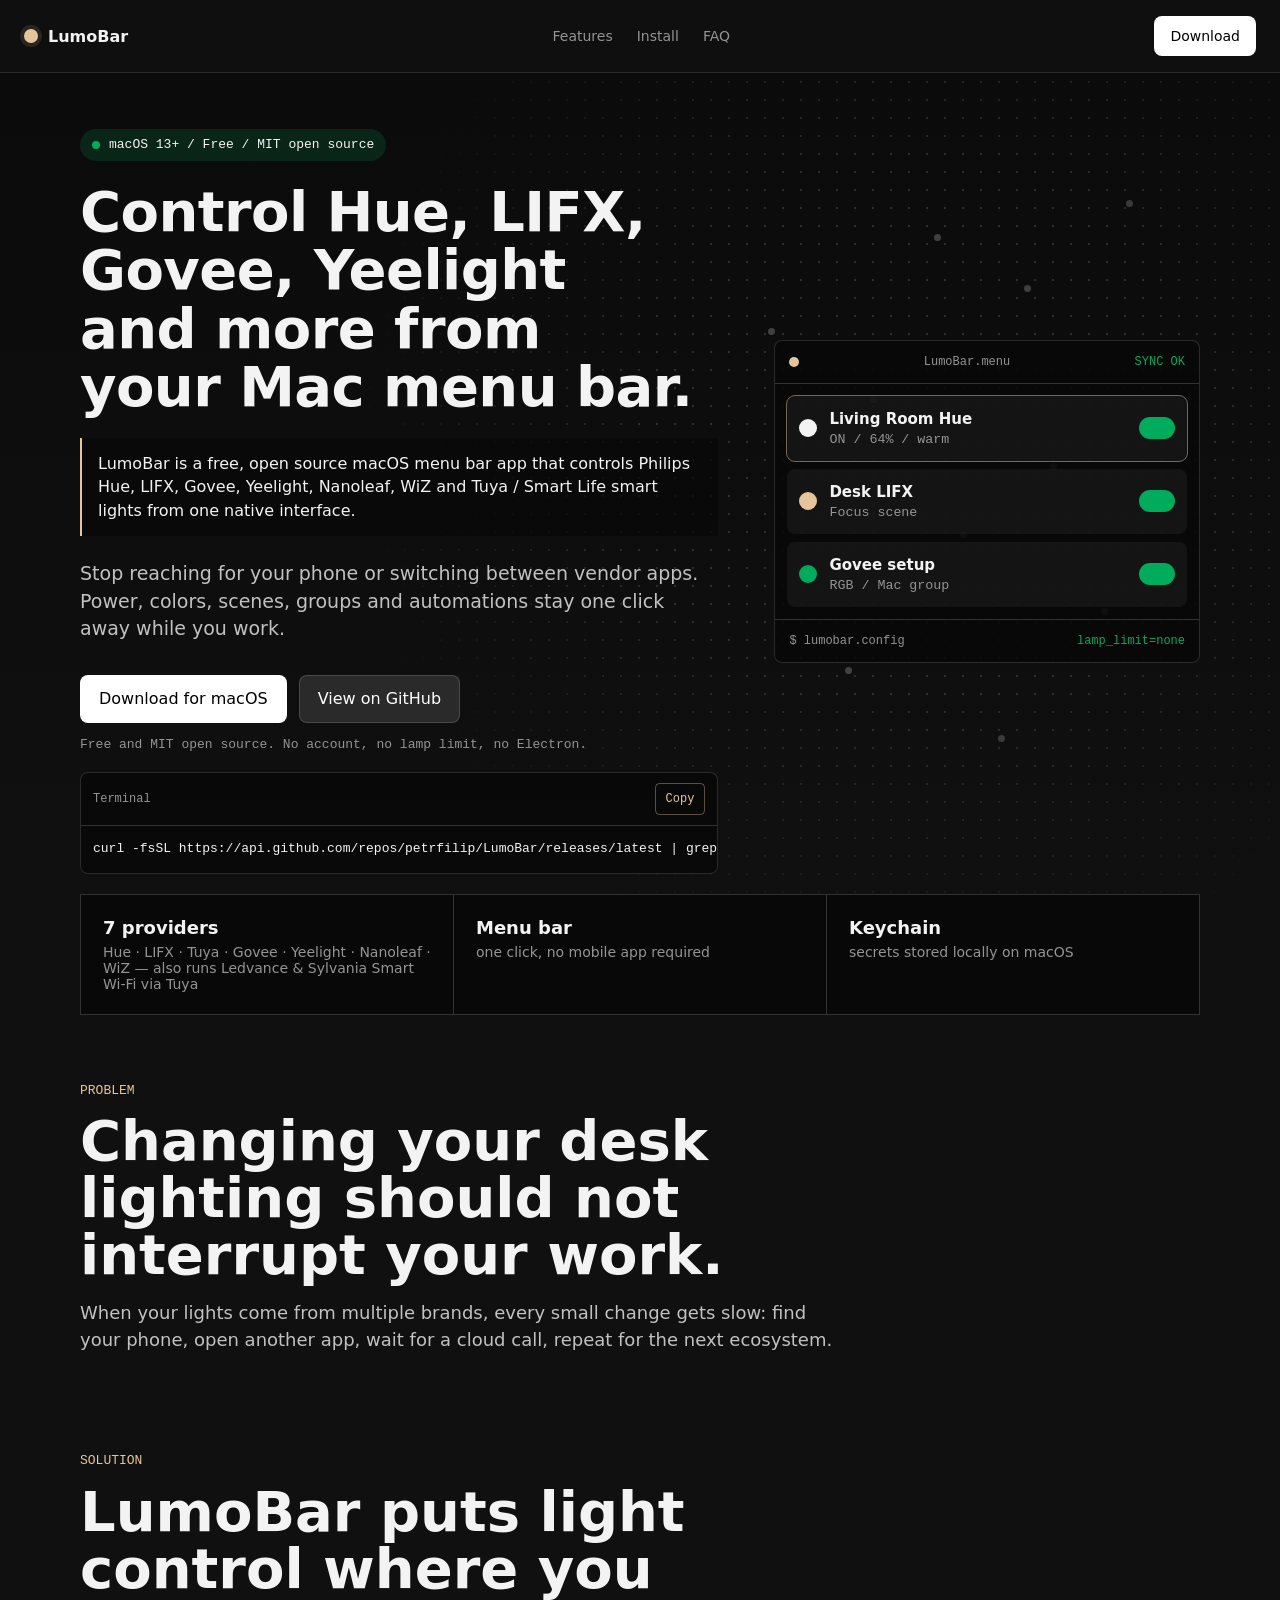
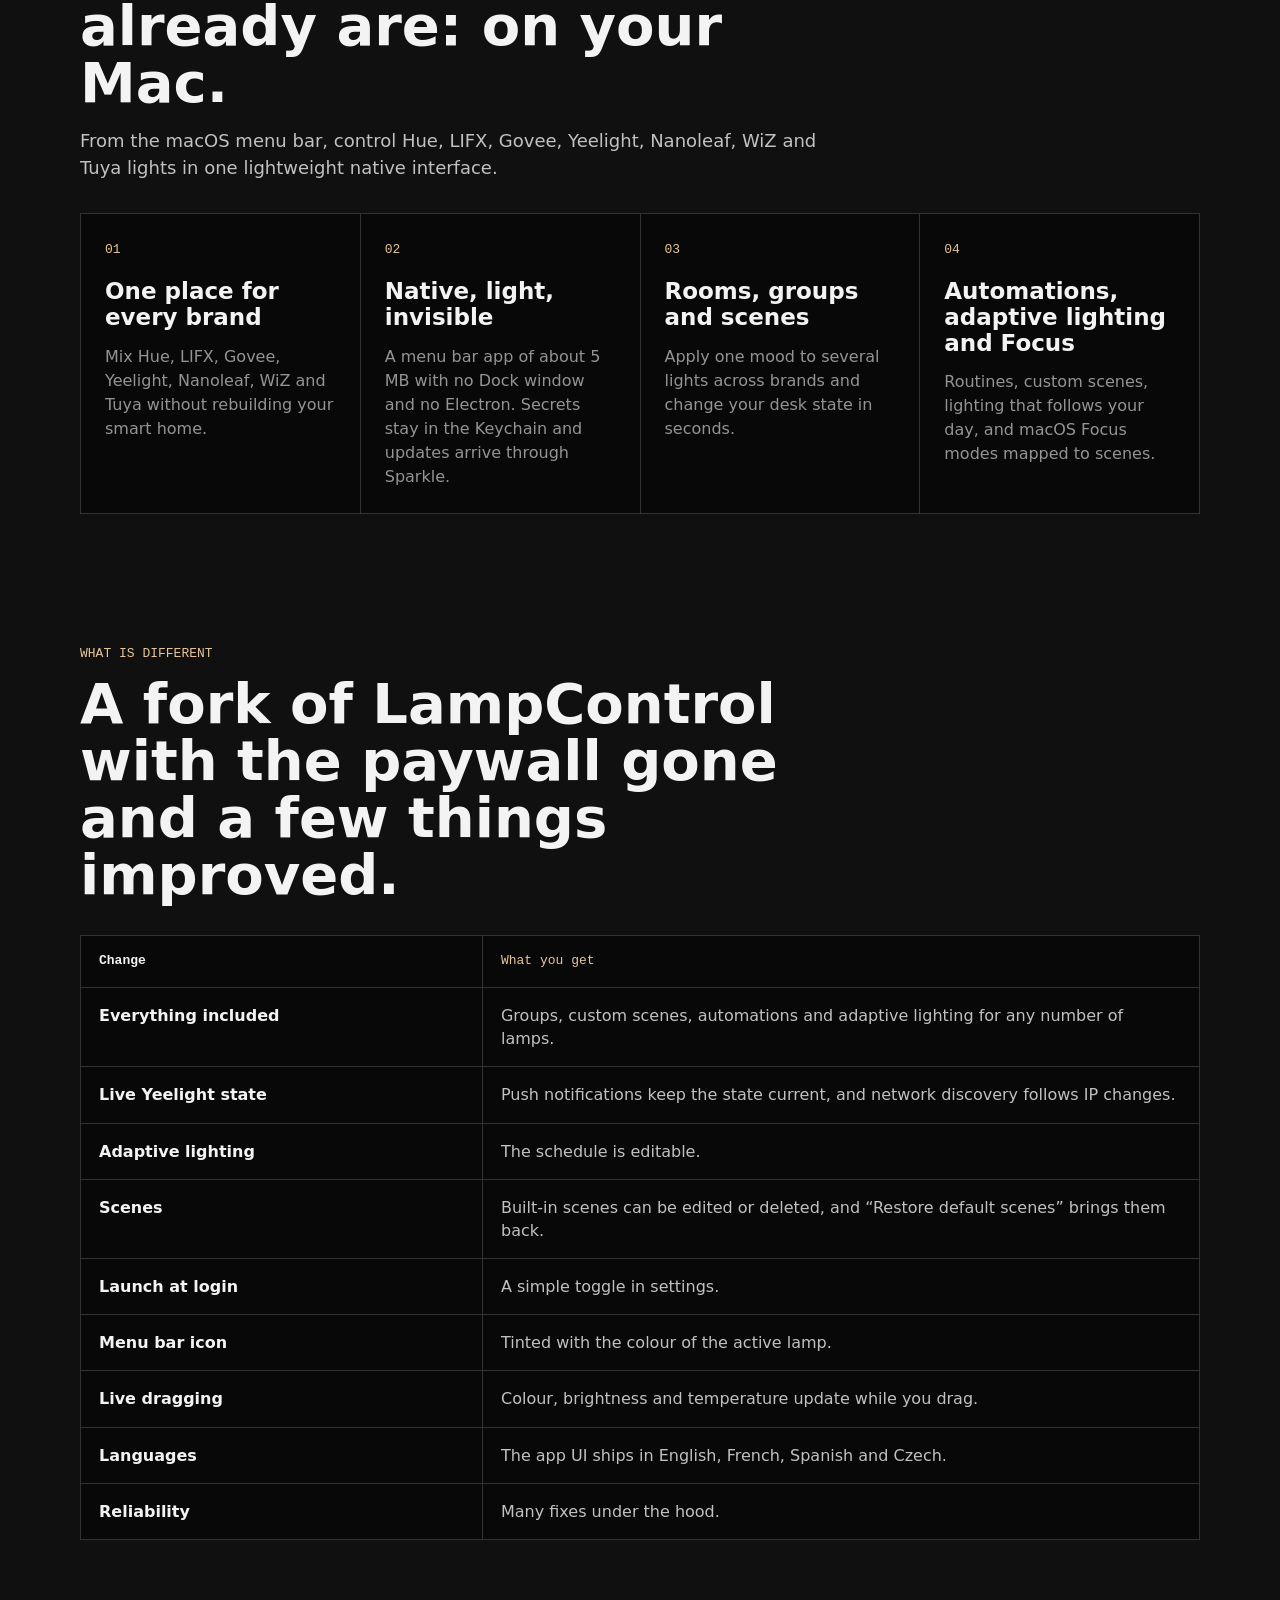
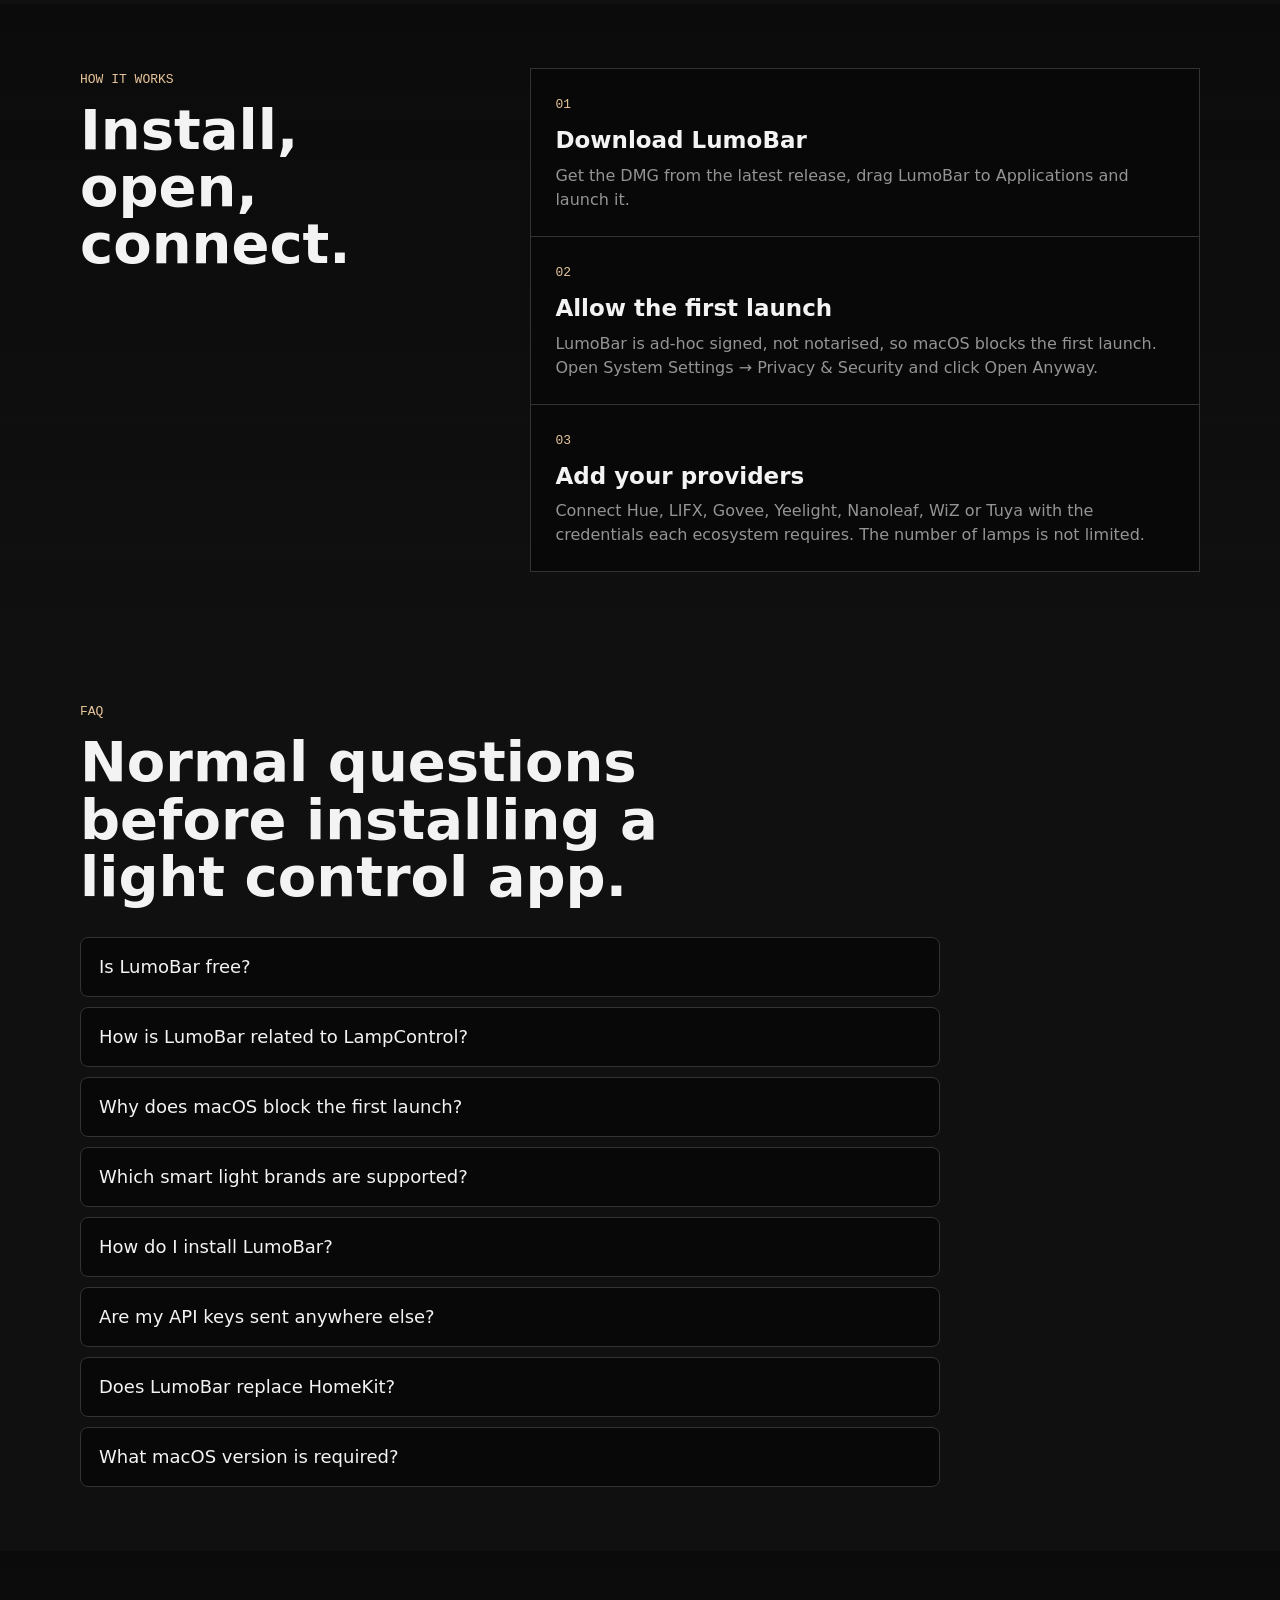
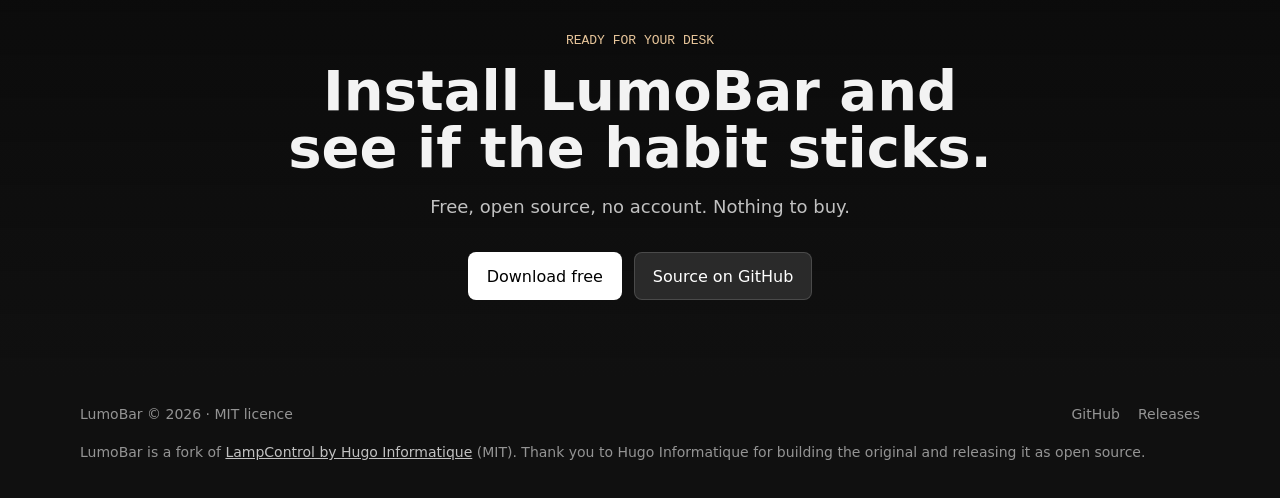
==== commit 37eb0761: "feat(landing): English-only site Drop the fr/es/cs pages, the language switcher, hreflang alternates" ====
--- a/landing/index.html
+++ b/landing/index.html
@@ -7,11 +7,6 @@
     <meta name="description" content="Control Hue, LIFX, Govee, Yeelight, Nanoleaf, WiZ and Tuya smart lights from the macOS menu bar. Free, open source (MIT), no account, no limits." />
     <meta name="robots" content="index,follow" />
     <link rel="canonical" href="https://petrfilip.github.io/LumoBar/" />
-    <link rel="alternate" hreflang="en" href="https://petrfilip.github.io/LumoBar/" />
-    <link rel="alternate" hreflang="fr" href="https://petrfilip.github.io/LumoBar/fr/" />
-    <link rel="alternate" hreflang="es" href="https://petrfilip.github.io/LumoBar/es/" />
-    <link rel="alternate" hreflang="cs" href="https://petrfilip.github.io/LumoBar/cs/" />
-    <link rel="alternate" hreflang="x-default" href="https://petrfilip.github.io/LumoBar/" />
     <meta property="og:type" content="website" />
     <meta property="og:url" content="https://petrfilip.github.io/LumoBar/" />
     <meta property="og:title" content="LumoBar - smart lights in your Mac menu bar" />
@@ -135,12 +130,6 @@
         <a href="#install">Install</a>
         <a href="#faq">FAQ</a>
       </nav>
-      <nav class="language-switcher" aria-label="Change language">
-        <a aria-current="page" href="./">EN</a>
-        <a href="fr/">FR</a>
-        <a href="es/">ES</a>
-        <a href="cs/">CS</a>
-      </nav>
       <a class="header-cta" href="https://github.com/petrfilip/LumoBar/releases/latest">Download</a>
     </header>
 
--- a/landing/styles.css
+++ b/landing/styles.css
@@ -102,7 +102,6 @@
 
 .brand,
 .nav-links,
-.language-switcher,
 .site-footer div {
   display: flex;
   align-items: center;
@@ -131,31 +130,6 @@
 .site-footer a:hover {
   color: var(--color-polar-white);
   text-decoration: underline;
-}
-
-.language-switcher {
-  gap: 4px;
-  padding: 4px;
-  border: 1px solid rgba(193, 193, 193, 0.16);
-  border-radius: var(--radius-lg);
-  background: rgba(8, 8, 8, 0.62);
-}
-
-.language-switcher a {
-  min-width: 32px;
-  min-height: 30px;
-  display: inline-flex;
-  align-items: center;
-  justify-content: center;
-  border-radius: var(--radius-md);
-  color: var(--color-ash-gray);
-  font-family: var(--font-input);
-  font-size: 12px;
-}
-
-.language-switcher a[aria-current="page"] {
-  background: var(--color-dark-carbon);
-  color: var(--color-polar-white);
 }
 
 .header-cta {
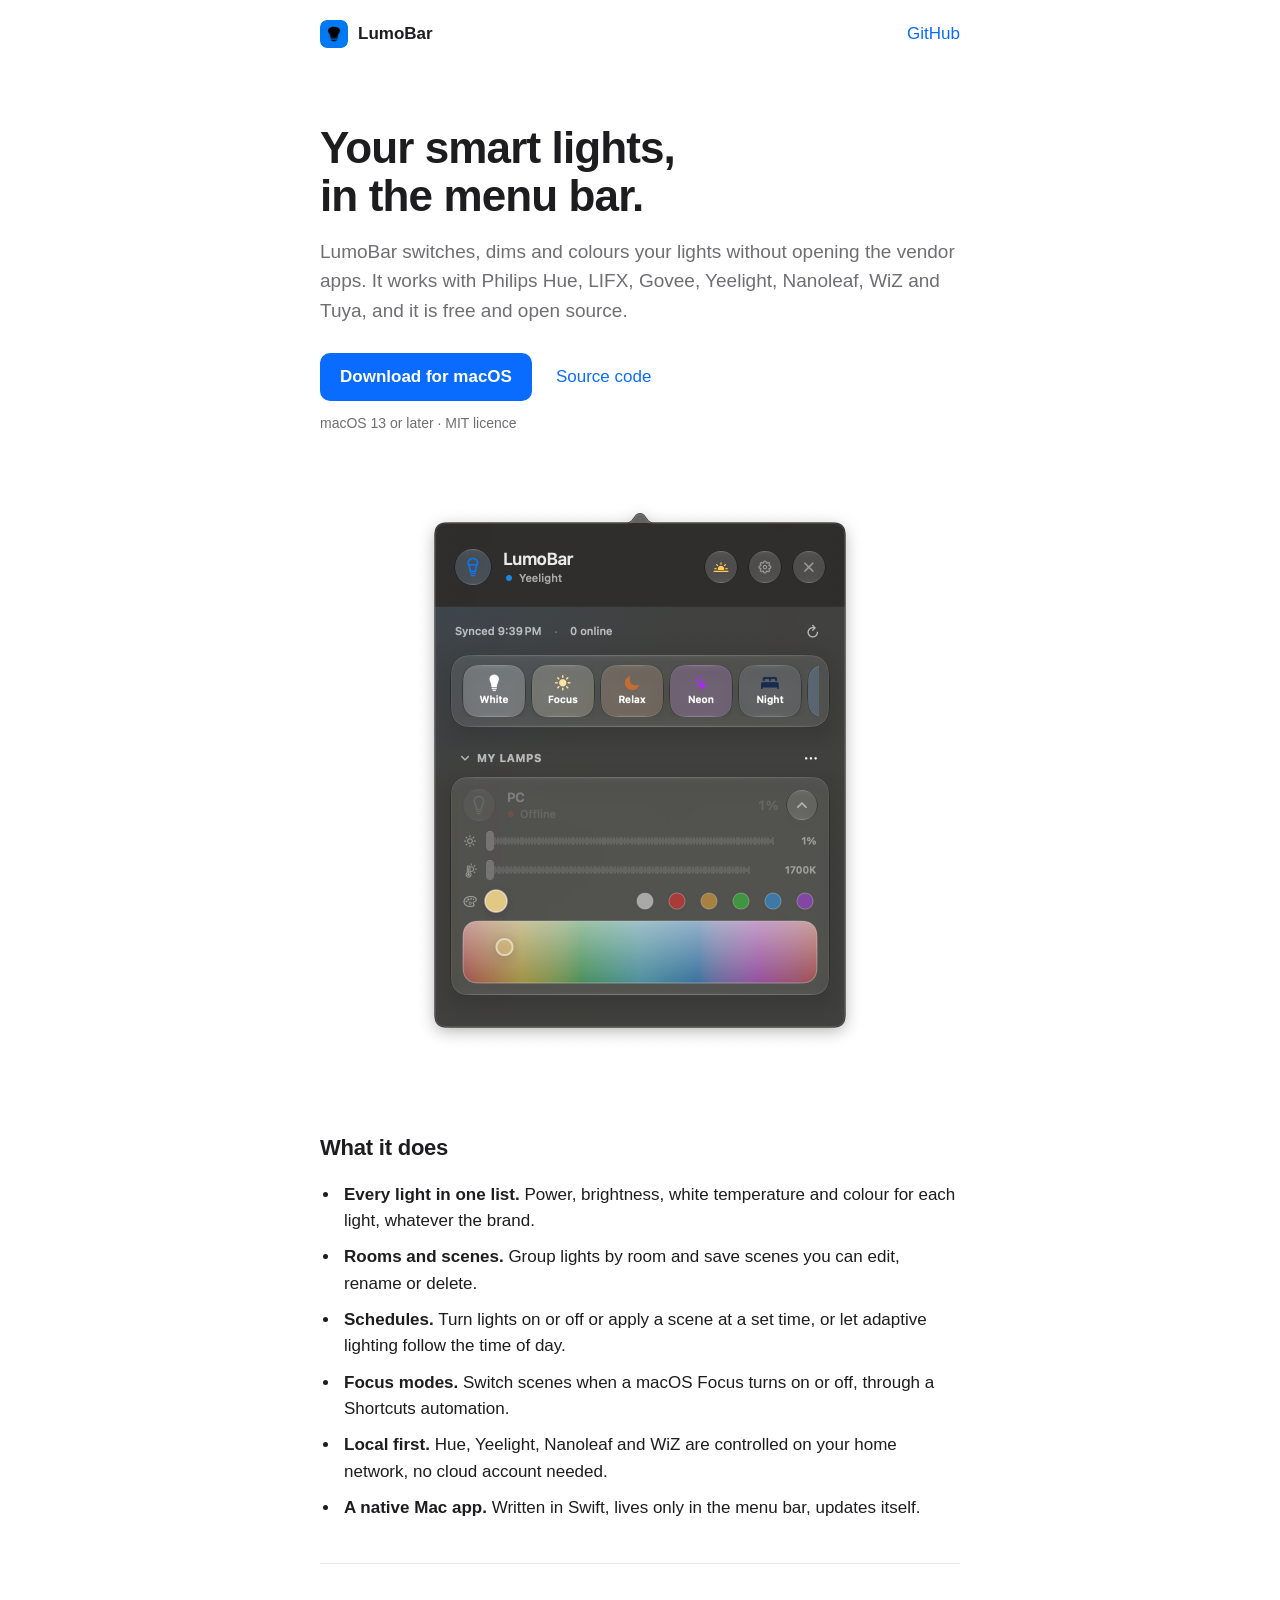
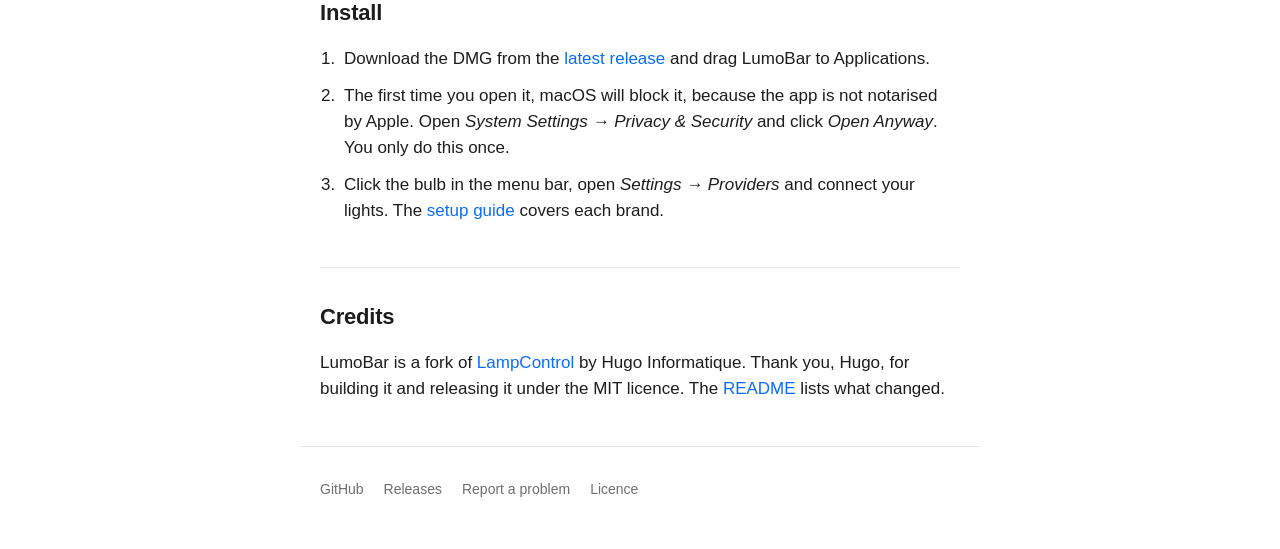
==== commit 68113393: "docs(landing): replace the page with a short one and a real screenshot One page: what LumoBar is, a " ====
--- a/landing/index.html
+++ b/landing/index.html
@@ -3,412 +3,103 @@
   <head>
     <meta charset="utf-8" />
     <meta name="viewport" content="width=device-width, initial-scale=1" />
-    <title>LumoBar - free macOS menu bar app for smart lights</title>
-    <meta name="description" content="Control Hue, LIFX, Govee, Yeelight, Nanoleaf, WiZ and Tuya smart lights from the macOS menu bar. Free, open source (MIT), no account, no limits." />
-    <meta name="robots" content="index,follow" />
+    <title>LumoBar – smart lights in your Mac menu bar</title>
+    <meta name="description" content="LumoBar is a free, open-source macOS menu bar app for Philips Hue, LIFX, Govee, Yeelight, Nanoleaf, WiZ and Tuya lights." />
     <link rel="canonical" href="https://petrfilip.github.io/LumoBar/" />
+    <link rel="icon" type="image/png" href="./favicon.png" />
+    <link rel="apple-touch-icon" href="./icon.png" />
+    <meta name="color-scheme" content="light dark" />
     <meta property="og:type" content="website" />
     <meta property="og:url" content="https://petrfilip.github.io/LumoBar/" />
-    <meta property="og:title" content="LumoBar - smart lights in your Mac menu bar" />
-    <meta property="og:description" content="A free, open source native macOS app to control Hue, LIFX, Govee, Yeelight, Nanoleaf, WiZ and Tuya without opening seven different apps." />
-    <meta property="og:image" content="https://petrfilip.github.io/LumoBar/og-image.svg" />
-    <meta property="og:image:alt" content="LumoBar, a free open source macOS menu bar app for smart lights" />
+    <meta property="og:title" content="LumoBar – smart lights in your Mac menu bar" />
+    <meta property="og:description" content="A free, open-source macOS menu bar app for Philips Hue, LIFX, Govee, Yeelight, Nanoleaf, WiZ and Tuya lights." />
+    <meta property="og:image" content="https://petrfilip.github.io/LumoBar/og-image.png" />
     <meta name="twitter:card" content="summary_large_image" />
-    <meta name="twitter:title" content="LumoBar - free macOS app for smart lights" />
-    <meta name="twitter:description" content="Control seven smart light brands from one free, open source macOS menu bar app." />
-    <meta name="twitter:image" content="https://petrfilip.github.io/LumoBar/og-image.svg" />
-    <meta name="twitter:image:alt" content="LumoBar, a free open source macOS menu bar app for smart lights" />
-    <meta name="theme-color" content="#101010" />
     <link rel="stylesheet" href="./styles.css" />
     <script type="application/ld+json">
       {
         "@context": "https://schema.org",
         "@type": "SoftwareApplication",
         "name": "LumoBar",
+        "operatingSystem": "macOS 13 or later",
+        "applicationCategory": "UtilitiesApplication",
+        "description": "A free, open-source macOS menu bar app for Philips Hue, LIFX, Govee, Yeelight, Nanoleaf, WiZ and Tuya lights.",
         "url": "https://petrfilip.github.io/LumoBar/",
         "downloadUrl": "https://github.com/petrfilip/LumoBar/releases/latest",
-        "applicationCategory": "UtilitiesApplication",
-        "operatingSystem": "macOS 13+",
         "license": "https://opensource.org/licenses/MIT",
-        "offers": {
-          "@type": "Offer",
-          "price": "0",
-          "priceCurrency": "EUR",
-          "availability": "https://schema.org/InStock"
-        },
-        "image": "https://petrfilip.github.io/LumoBar/og-image.svg",
-        "author": {
-          "@type": "Person",
-          "name": "petrfilip",
-          "url": "https://github.com/petrfilip"
-        },
-        "description": "A free, open source macOS menu bar app to control multiple smart light brands from one native interface."
-      }
-    </script>
-    <script type="application/ld+json">
-      {
-        "@context": "https://schema.org",
-        "@type": "FAQPage",
-        "mainEntity": [
-          {
-            "@type": "Question",
-            "name": "Is LumoBar free?",
-            "acceptedAnswer": {
-              "@type": "Answer",
-              "text": "Yes. LumoBar is free and MIT open source. There is no account, no lamp limit and no paid tier."
-            }
-          },
-          {
-            "@type": "Question",
-            "name": "How is LumoBar related to LampControl?",
-            "acceptedAnswer": {
-              "@type": "Answer",
-              "text": "LumoBar is a fork of LampControl by Hugo Informatique, released under the MIT licence. It removes the paid tier, includes every feature and adds a few improvements. The original author is credited in the footer."
-            }
-          },
-          {
-            "@type": "Question",
-            "name": "Why does macOS block the first launch?",
-            "acceptedAnswer": {
-              "@type": "Answer",
-              "text": "The app is ad-hoc signed and not notarised, because notarisation needs a paid Apple Developer account. Open the app once, then go to System Settings → Privacy & Security and click Open Anyway."
-            }
-          },
-          {
-            "@type": "Question",
-            "name": "Which smart light brands are supported?",
-            "acceptedAnswer": {
-              "@type": "Answer",
-              "text": "LumoBar supports Philips Hue (local bridge), LIFX (cloud), Tuya / Smart Life (cloud), Govee (cloud), Yeelight (LAN), Nanoleaf (LAN) and WiZ (LAN, UDP). Ledvance Smart+ Wi-Fi and Sylvania Smart Wi-Fi bulbs work via the Tuya integration since they use the Smart Life backend."
-            }
-          },
-          {
-            "@type": "Question",
-            "name": "How do I install LumoBar?",
-            "acceptedAnswer": {
-              "@type": "Answer",
-              "text": "Download the DMG from the latest GitHub release, drag LumoBar to Applications and launch it. Follow the first-launch step above. The terminal command at the top of the page does the download for you."
-            }
-          },
-          {
-            "@type": "Question",
-            "name": "Are my API keys sent anywhere else?",
-            "acceptedAnswer": {
-              "@type": "Answer",
-              "text": "Secrets are stored in the macOS Keychain. LumoBar only calls the APIs needed to control your providers, and there is no LumoBar account."
-            }
-          },
-          {
-            "@type": "Question",
-            "name": "Does LumoBar replace HomeKit?",
-            "acceptedAnswer": {
-              "@type": "Answer",
-              "text": "No. LumoBar is a quick control from the Mac menu bar for several providers. HomeKit stays useful if your smart home is already set up around it."
-            }
-          },
-          {
-            "@type": "Question",
-            "name": "What macOS version is required?",
-            "acceptedAnswer": {
-              "@type": "Answer",
-              "text": "LumoBar is built for macOS 13 or newer."
-            }
-          }
-        ]
+        "offers": { "@type": "Offer", "price": "0", "priceCurrency": "USD" }
       }
     </script>
   </head>
   <body>
-    <a class="skip-link" href="#main">Skip to content</a>
-    <header class="site-header" data-header>
-      <a class="brand" href="#main" aria-label="LumoBar home">
-        <span class="brand-mark" aria-hidden="true"></span>
-        <span>LumoBar</span>
+    <header class="top">
+      <a class="brand" href="./">
+        <img src="./icon.png" width="28" height="28" alt="" />
+        LumoBar
       </a>
-      <nav class="nav-links" aria-label="Main navigation">
-        <a href="#features">Features</a>
-        <a href="#install">Install</a>
-        <a href="#faq">FAQ</a>
-      </nav>
-      <a class="header-cta" href="https://github.com/petrfilip/LumoBar/releases/latest">Download</a>
+      <a href="https://github.com/petrfilip/LumoBar">GitHub</a>
     </header>
 
-    <main id="main">
-      <section class="hero section-band">
-        <div class="pixel-field" aria-hidden="true">
-          <span></span><span></span><span></span><span></span><span></span>
-          <span></span><span></span><span></span><span></span><span></span>
-        </div>
-
-        <div class="hero-grid shell">
-          <div class="hero-copy">
-            <div class="status-pill">
-              <span></span>
-              macOS 13+ / Free / MIT open source
-            </div>
-            <h1>Control Hue, LIFX, Govee, Yeelight and more from your Mac menu bar.</h1>
-            <blockquote class="aeo-answer">
-              LumoBar is a free, open source macOS menu bar app that controls Philips Hue, LIFX, Govee, Yeelight, Nanoleaf, WiZ and Tuya / Smart Life smart lights from one native interface.
-            </blockquote>
-            <p class="hero-subtitle">
-              Stop reaching for your phone or switching between vendor apps. Power, colors, scenes, groups and automations stay one click away while you work.
-            </p>
-            <nav class="hero-actions" aria-label="Primary actions">
-              <a class="button button-primary" href="https://github.com/petrfilip/LumoBar/releases/latest">
-                Download for macOS
-              </a>
-              <a class="button button-secondary" href="https://github.com/petrfilip/LumoBar">
-                View on GitHub
-              </a>
-            </nav>
-            <p class="microcopy">Free and MIT open source. No account, no lamp limit, no Electron.</p>
-            <div class="install-command" aria-label="Command line install">
-              <div class="install-command-top">
-                <span>Terminal</span>
-                <button type="button" data-copy-command>Copy</button>
-              </div>
-              <code data-install-command>curl -fsSL https://api.github.com/repos/petrfilip/LumoBar/releases/latest | grep browser_download_url | grep -m1 '\.dmg' | cut -d '"' -f 4 | xargs curl -L -o ~/Downloads/LumoBar.dmg &amp;&amp; open ~/Downloads/LumoBar.dmg</code>
-            </div>
-          </div>
-
-          <figure class="product-panel">
-            <figcaption class="visually-hidden">LumoBar interface preview with several synced lights.</figcaption>
-            <div class="panel-top">
-              <span class="window-dot"></span>
-              <span>LumoBar.menu</span>
-              <strong>SYNC OK</strong>
-            </div>
-            <div class="lamp-list">
-              <div class="lamp-row active">
-                <span class="lamp-icon"></span>
-                <div>
-                  <strong>Living Room Hue</strong>
-                  <small>ON / 64% / warm</small>
-                </div>
-                <span class="toggle-indicator" aria-hidden="true"></span>
-              </div>
-              <div class="lamp-row">
-                <span class="lamp-icon amber"></span>
-                <div>
-                  <strong>Desk LIFX</strong>
-                  <small>Focus scene</small>
-                </div>
-                <span class="toggle-indicator" aria-hidden="true"></span>
-              </div>
-              <div class="lamp-row">
-                <span class="lamp-icon green"></span>
-                <div>
-                  <strong>Govee setup</strong>
-                  <small>RGB / Mac group</small>
-                </div>
-                <span class="toggle-indicator" aria-hidden="true"></span>
-              </div>
-            </div>
-            <div class="terminal-strip">
-              <span>$ lumobar.config</span>
-              <strong>lamp_limit=none</strong>
-            </div>
-          </figure>
-        </div>
+    <main>
+      <section class="hero">
+        <h1>Your smart lights, in the menu bar.</h1>
+        <p class="lead">
+          LumoBar switches, dims and colours your lights without opening the vendor apps.
+          It works with Philips&nbsp;Hue, LIFX, Govee, Yeelight, Nanoleaf, WiZ and Tuya, and it is free and open source.
+        </p>
+        <p class="actions">
+          <a class="button" href="https://github.com/petrfilip/LumoBar/releases/latest">Download for macOS</a>
+          <a class="link" href="https://github.com/petrfilip/LumoBar">Source code</a>
+        </p>
+        <p class="meta">macOS 13 or later · MIT licence</p>
       </section>
 
-      <section class="proof-strip shell" aria-label="LumoBar highlights">
-        <div>
-          <strong>7 providers</strong>
-          <span>Hue · LIFX · Tuya · Govee · Yeelight · Nanoleaf · WiZ — also runs Ledvance &amp; Sylvania Smart Wi-Fi via Tuya</span>
-        </div>
-        <div>
-          <strong>Menu bar</strong>
-          <span>one click, no mobile app required</span>
-        </div>
-        <div>
-          <strong>Keychain</strong>
-          <span>secrets stored locally on macOS</span>
-        </div>
+      <figure class="shot">
+        <img src="./screenshot.png" width="482" height="576" alt="The LumoBar window: scene buttons and a light with brightness, white temperature and colour controls." />
+      </figure>
+
+      <section>
+        <h2>What it does</h2>
+        <ul class="features">
+          <li><strong>Every light in one list.</strong> Power, brightness, white temperature and colour for each light, whatever the brand.</li>
+          <li><strong>Rooms and scenes.</strong> Group lights by room and save scenes you can edit, rename or delete.</li>
+          <li><strong>Schedules.</strong> Turn lights on or off or apply a scene at a set time, or let adaptive lighting follow the time of day.</li>
+          <li><strong>Focus modes.</strong> Switch scenes when a macOS Focus turns on or off, through a Shortcuts automation.</li>
+          <li><strong>Local first.</strong> Hue, Yeelight, Nanoleaf and WiZ are controlled on your home network, no cloud account needed.</li>
+          <li><strong>A native Mac app.</strong> Written in Swift, lives only in the menu bar, updates itself.</li>
+        </ul>
       </section>
 
-      <section id="features" class="section shell">
-        <div class="section-heading">
-          <span class="eyebrow">PROBLEM</span>
-          <h2>Changing your desk lighting should not interrupt your work.</h2>
-          <p>
-            When your lights come from multiple brands, every small change gets slow: find your phone, open another app, wait for a cloud call, repeat for the next ecosystem.
-          </p>
-        </div>
+      <section>
+        <h2>Install</h2>
+        <ol class="steps">
+          <li>Download the DMG from the <a href="https://github.com/petrfilip/LumoBar/releases/latest">latest release</a> and drag LumoBar to Applications.</li>
+          <li>
+            The first time you open it, macOS will block it, because the app is not notarised by Apple.
+            Open <em>System Settings → Privacy &amp; Security</em> and click <em>Open Anyway</em>. You only do this once.
+          </li>
+          <li>
+            Click the bulb in the menu bar, open <em>Settings → Providers</em> and connect your lights.
+            The <a href="https://github.com/petrfilip/LumoBar/blob/main/docs/CONFIGURATION.md">setup guide</a> covers each brand.
+          </li>
+        </ol>
       </section>
 
-      <section class="section shell tight-section">
-        <div class="section-heading">
-          <span class="eyebrow">SOLUTION</span>
-          <h2>LumoBar puts light control where you already are: on your Mac.</h2>
-          <p>
-            From the macOS menu bar, control Hue, LIFX, Govee, Yeelight, Nanoleaf, WiZ and Tuya lights in one lightweight native interface.
-          </p>
-        </div>
-        <div class="feature-grid">
-          <article class="feature-card">
-            <span class="feature-index">01</span>
-            <h3>One place for every brand</h3>
-            <p>Mix Hue, LIFX, Govee, Yeelight, Nanoleaf, WiZ and Tuya without rebuilding your smart home.</p>
-          </article>
-          <article class="feature-card">
-            <span class="feature-index">02</span>
-            <h3>Native, light, invisible</h3>
-            <p>A menu bar app of about 5 MB with no Dock window and no Electron. Secrets stay in the Keychain and updates arrive through Sparkle.</p>
-          </article>
-          <article class="feature-card">
-            <span class="feature-index">03</span>
-            <h3>Rooms, groups and scenes</h3>
-            <p>Apply one mood to several lights across brands and change your desk state in seconds.</p>
-          </article>
-          <article class="feature-card">
-            <span class="feature-index">04</span>
-            <h3>Automations, adaptive lighting and Focus</h3>
-            <p>Routines, custom scenes, lighting that follows your day, and macOS Focus modes mapped to scenes.</p>
-          </article>
-        </div>
-      </section>
-
-      <section class="section shell">
-        <div class="section-heading">
-          <span class="eyebrow">WHAT IS DIFFERENT</span>
-          <h2>A fork of LampControl with the paywall gone and a few things improved.</h2>
-        </div>
-        <div class="benefit-table" role="table" aria-label="Changes in LumoBar">
-          <div class="benefit-row benefit-head" role="row">
-            <span role="columnheader">Change</span>
-            <span role="columnheader">What you get</span>
-          </div>
-          <div class="benefit-row" role="row">
-            <span role="cell">Everything included</span>
-            <span role="cell">Groups, custom scenes, automations and adaptive lighting for any number of lamps.</span>
-          </div>
-          <div class="benefit-row" role="row">
-            <span role="cell">Live Yeelight state</span>
-            <span role="cell">Push notifications keep the state current, and network discovery follows IP changes.</span>
-          </div>
-          <div class="benefit-row" role="row">
-            <span role="cell">Adaptive lighting</span>
-            <span role="cell">The schedule is editable.</span>
-          </div>
-          <div class="benefit-row" role="row">
-            <span role="cell">Scenes</span>
-            <span role="cell">Built-in scenes can be edited or deleted, and “Restore default scenes” brings them back.</span>
-          </div>
-          <div class="benefit-row" role="row">
-            <span role="cell">Launch at login</span>
-            <span role="cell">A simple toggle in settings.</span>
-          </div>
-          <div class="benefit-row" role="row">
-            <span role="cell">Menu bar icon</span>
-            <span role="cell">Tinted with the colour of the active lamp.</span>
-          </div>
-          <div class="benefit-row" role="row">
-            <span role="cell">Live dragging</span>
-            <span role="cell">Colour, brightness and temperature update while you drag.</span>
-          </div>
-          <div class="benefit-row" role="row">
-            <span role="cell">Languages</span>
-            <span role="cell">The app UI ships in English, French, Spanish and Czech.</span>
-          </div>
-          <div class="benefit-row" role="row">
-            <span role="cell">Reliability</span>
-            <span role="cell">Many fixes under the hood.</span>
-          </div>
-        </div>
-      </section>
-
-      <section id="install" class="section section-band">
-        <div class="how-it-works shell">
-          <div class="section-heading compact">
-            <span class="eyebrow">HOW IT WORKS</span>
-            <h2>Install, open, connect.</h2>
-          </div>
-          <ol class="steps-list">
-            <li>
-              <span>01</span>
-              <strong>Download LumoBar</strong>
-              <p>Get the DMG from the latest release, drag LumoBar to Applications and launch it.</p>
-            </li>
-            <li>
-              <span>02</span>
-              <strong>Allow the first launch</strong>
-              <p>LumoBar is ad-hoc signed, not notarised, so macOS blocks the first launch. Open System Settings → Privacy &amp; Security and click Open Anyway.</p>
-            </li>
-            <li>
-              <span>03</span>
-              <strong>Add your providers</strong>
-              <p>Connect Hue, LIFX, Govee, Yeelight, Nanoleaf, WiZ or Tuya with the credentials each ecosystem requires. The number of lamps is not limited.</p>
-            </li>
-          </ol>
-        </div>
-      </section>
-
-      <section id="faq" class="section shell">
-        <div class="section-heading compact">
-          <span class="eyebrow">FAQ</span>
-          <h2>Normal questions before installing a light control app.</h2>
-        </div>
-        <div class="faq-list">
-          <details>
-            <summary>Is LumoBar free?</summary>
-            <p>Yes. LumoBar is free and MIT open source. There is no account, no lamp limit and no paid tier.</p>
-          </details>
-          <details>
-            <summary>How is LumoBar related to LampControl?</summary>
-            <p>LumoBar is a fork of LampControl by Hugo Informatique, released under the MIT licence. It removes the paid tier, includes every feature and adds a few improvements. The original author is credited in the footer.</p>
-          </details>
-          <details>
-            <summary>Why does macOS block the first launch?</summary>
-            <p>The app is ad-hoc signed and not notarised, because notarisation needs a paid Apple Developer account. Open the app once, then go to System Settings → Privacy &amp; Security and click Open Anyway.</p>
-          </details>
-          <details>
-            <summary>Which smart light brands are supported?</summary>
-            <p>LumoBar supports Philips Hue (local bridge), LIFX (cloud), Tuya / Smart Life (cloud), Govee (cloud), Yeelight (LAN), Nanoleaf (LAN) and WiZ (LAN, UDP). Ledvance Smart+ Wi-Fi and Sylvania Smart Wi-Fi bulbs work via the Tuya integration since they use the Smart Life backend.</p>
-          </details>
-          <details>
-            <summary>How do I install LumoBar?</summary>
-            <p>Download the DMG from the latest GitHub release, drag LumoBar to Applications and launch it. Follow the first-launch step above. The terminal command at the top of the page does the download for you.</p>
-          </details>
-          <details>
-            <summary>Are my API keys sent anywhere else?</summary>
-            <p>Secrets are stored in the macOS Keychain. LumoBar only calls the APIs needed to control your providers, and there is no LumoBar account.</p>
-          </details>
-          <details>
-            <summary>Does LumoBar replace HomeKit?</summary>
-            <p>No. LumoBar is a quick control from the Mac menu bar for several providers. HomeKit stays useful if your smart home is already set up around it.</p>
-          </details>
-          <details>
-            <summary>What macOS version is required?</summary>
-            <p>LumoBar is built for macOS 13 or newer.</p>
-          </details>
-        </div>
-      </section>
-
-      <section class="final-cta section-band">
-        <div class="shell">
-          <span class="eyebrow">READY FOR YOUR DESK</span>
-          <h2>Install LumoBar and see if the habit sticks.</h2>
-          <p class="final-copy">Free, open source, no account. Nothing to buy.</p>
-          <nav class="hero-actions centered" aria-label="Final actions">
-            <a class="button button-primary" href="https://github.com/petrfilip/LumoBar/releases/latest">Download free</a>
-            <a class="button button-secondary" href="https://github.com/petrfilip/LumoBar">Source on GitHub</a>
-          </nav>
-        </div>
+      <section>
+        <h2>Credits</h2>
+        <p>
+          LumoBar is a fork of <a href="https://github.com/hugoinformatique/LampControl">LampControl</a> by Hugo Informatique.
+          Thank you, Hugo, for building it and releasing it under the MIT licence.
+          The <a href="https://github.com/petrfilip/LumoBar#whats-different-from-lampcontrol">README</a> lists what changed.
+        </p>
       </section>
     </main>
 
-    <footer class="site-footer shell">
-      <span>LumoBar © 2026 · MIT licence</span>
-      <div>
-        <a href="https://github.com/petrfilip/LumoBar">GitHub</a>
-        <a href="https://github.com/petrfilip/LumoBar/releases/latest">Releases</a>
-      </div>
-      <p class="footer-credit">
-        LumoBar is a fork of <a href="https://github.com/hugoinformatique/LampControl">LampControl by Hugo Informatique</a> (MIT). Thank you to Hugo Informatique for building the original and releasing it as open source.
-      </p>
+    <footer>
+      <a href="https://github.com/petrfilip/LumoBar">GitHub</a>
+      <a href="https://github.com/petrfilip/LumoBar/releases">Releases</a>
+      <a href="https://github.com/petrfilip/LumoBar/issues">Report a problem</a>
+      <a href="https://github.com/petrfilip/LumoBar/blob/main/LICENSE">Licence</a>
     </footer>
-
-    <script src="./script.js" defer></script>
   </body>
 </html>
--- a/landing/styles.css
+++ b/landing/styles.css
@@ -1,20 +1,21 @@
 :root {
-  --color-midnight-void: #101010;
-  --color-deep-space: #080808;
-  --color-polar-white: #f3f3f3;
-  --color-absolute-zero: #ffffff;
-  --color-ash-gray: #949494;
-  --color-soft-gray: #b8b8b8;
-  --color-dark-carbon: #333333;
-  --color-slate: #c1c1c1;
-  --color-amber-glow: #e7c59a;
-  --color-neon-green: #00ac5c;
-  --font-aeonik: Inter, ui-sans-serif, system-ui, -apple-system, BlinkMacSystemFont, "Segoe UI", sans-serif;
-  --font-input: "IBM Plex Mono", "SFMono-Regular", Consolas, monospace;
-  --section-gap: 64px;
-  --radius-md: 4.5px;
-  --radius-lg: 8px;
-  --radius-full: 99px;
+  --bg: #ffffff;
+  --text: #1d1d1f;
+  --muted: #6e6e73;
+  --line: #e5e5ea;
+  --accent: #0a6cff;
+  --accent-text: #ffffff;
+  color-scheme: light dark;
+}
+
+@media (prefers-color-scheme: dark) {
+  :root {
+    --bg: #161617;
+    --text: #f5f5f7;
+    --muted: #a1a1a6;
+    --line: #2c2c2e;
+    --accent: #3b8cff;
+  }
 }
 
 * {
@@ -22,773 +23,154 @@
 }
 
 html {
-  scroll-behavior: smooth;
+  -webkit-text-size-adjust: 100%;
 }
 
 body {
   margin: 0;
-  background: var(--color-midnight-void);
-  color: var(--color-polar-white);
-  font-family: var(--font-aeonik);
-  text-rendering: optimizeLegibility;
-}
-
-main,
-section[id] {
-  scroll-margin-top: 92px;
+  background: var(--bg);
+  color: var(--text);
+  font: 17px/1.55 -apple-system, BlinkMacSystemFont, "SF Pro Text", "Segoe UI", Roboto, Helvetica, Arial, sans-serif;
+  -webkit-font-smoothing: antialiased;
 }
 
 a {
-  color: inherit;
+  color: var(--accent);
   text-decoration: none;
 }
 
-a:focus-visible,
-summary:focus-visible {
-  outline: 2px solid var(--color-amber-glow);
-  outline-offset: 4px;
+a:hover {
+  text-decoration: underline;
 }
 
-.skip-link {
-  position: fixed;
-  top: 12px;
-  left: 12px;
-  z-index: 50;
-  transform: translateY(-160%);
-  padding: 10px 12px;
-  border-radius: var(--radius-lg);
-  background: var(--color-absolute-zero);
-  color: #000;
+.top,
+main,
+footer {
+  max-width: 680px;
+  margin: 0 auto;
+  padding: 0 20px;
 }
 
-.skip-link:focus {
-  transform: translateY(0);
-}
-
-.shell {
-  width: min(1120px, calc(100% - 40px));
-  margin: 0 auto;
-}
-
-.site-header {
-  position: sticky;
-  top: 0;
-  z-index: 20;
+.top {
   display: flex;
   align-items: center;
   justify-content: space-between;
-  gap: 20px;
-  padding: 16px 24px;
-  background: rgba(16, 16, 16, 0.86);
-  border-bottom: 1px solid rgba(51, 51, 51, 0.8);
-  backdrop-filter: blur(18px);
-}
-
-.site-header[data-scrolled] {
-  background: rgba(8, 8, 8, 0.94);
-}
-
-.visually-hidden {
-  position: absolute;
-  width: 1px;
-  height: 1px;
-  padding: 0;
-  margin: -1px;
-  overflow: hidden;
-  clip: rect(0, 0, 0, 0);
-  white-space: nowrap;
-  border: 0;
-}
-
-.brand,
-.nav-links,
-.site-footer div {
-  display: flex;
-  align-items: center;
+  padding-top: 20px;
+  padding-bottom: 20px;
 }
 
 .brand {
+  display: inline-flex;
+  align-items: center;
   gap: 10px;
-  font-weight: 700;
+  color: var(--text);
+  font-weight: 600;
 }
 
-.brand-mark {
-  width: 14px;
-  height: 14px;
-  border-radius: var(--radius-full);
-  background: var(--color-amber-glow);
-  box-shadow: 0 0 0 4px rgba(231, 197, 154, 0.12);
+.brand:hover {
+  text-decoration: none;
 }
 
-.nav-links {
-  gap: 24px;
-  color: var(--color-ash-gray);
+.brand img {
+  border-radius: 7px;
+}
+
+.hero {
+  padding: 56px 0 8px;
+}
+
+h1 {
+  margin: 0 0 16px;
+  font-size: clamp(32px, 6vw, 44px);
+  line-height: 1.1;
+  letter-spacing: -0.02em;
+  text-wrap: balance;
+}
+
+.lead {
+  margin: 0 0 28px;
+  font-size: 19px;
+  color: var(--muted);
+}
+
+.actions {
+  display: flex;
+  flex-wrap: wrap;
+  align-items: center;
+  gap: 12px 24px;
+  margin: 0 0 12px;
+}
+
+.button {
+  display: inline-block;
+  padding: 11px 20px;
+  border-radius: 10px;
+  background: var(--accent);
+  color: var(--accent-text);
+  font-weight: 600;
+}
+
+.button:hover {
+  text-decoration: none;
+  filter: brightness(1.08);
+}
+
+.meta {
+  margin: 0;
+  font-size: 14px;
+  color: var(--muted);
+}
+
+.shot {
+  margin: 48px auto 24px;
+  text-align: center;
+}
+
+.shot img {
+  max-width: 100%;
+  height: auto;
+}
+
+section {
+  padding: 32px 0;
+}
+
+section + section {
+  border-top: 1px solid var(--line);
+}
+
+h2 {
+  margin: 0 0 16px;
+  font-size: 22px;
+  letter-spacing: -0.01em;
+}
+
+p {
+  margin: 0 0 12px;
+}
+
+.features,
+.steps {
+  margin: 0;
+  padding-left: 20px;
+}
+
+.features li,
+.steps li {
+  margin: 0 0 10px;
+  padding-left: 4px;
+}
+
+footer {
+  display: flex;
+  flex-wrap: wrap;
+  gap: 8px 20px;
+  padding-top: 32px;
+  padding-bottom: 48px;
+  border-top: 1px solid var(--line);
   font-size: 14px;
 }
 
-.nav-links a:hover,
-.site-footer a:hover {
-  color: var(--color-polar-white);
-  text-decoration: underline;
+footer a {
+  color: var(--muted);
 }
-
-.header-cta {
-  min-height: 40px;
-  display: inline-flex;
-  align-items: center;
-  justify-content: center;
-  padding: 0 16px;
-  background: var(--color-absolute-zero);
-  color: #000;
-  border-radius: var(--radius-lg);
-  font-size: 14px;
-}
-
-.section-band {
-  background:
-    linear-gradient(180deg, rgba(8, 8, 8, 0.62), rgba(16, 16, 16, 0)),
-    var(--color-midnight-void);
-}
-
-.hero {
-  position: relative;
-  overflow: hidden;
-  /* No more 100vh: on a 13" laptop the title alone took ~2/3 of the viewport.
-     Let content drive the height; pad enough to feel like a hero, not so much
-     it pushes everything below the fold. */
-  min-height: 540px;
-  display: flex;
-  align-items: center;
-  padding: 56px 0 48px;
-}
-
-.pixel-field {
-  position: absolute;
-  inset: 0;
-  opacity: 0.28;
-  pointer-events: none;
-  background-image: radial-gradient(circle, rgba(243, 243, 243, 0.52) 1px, transparent 1px);
-  background-size: 18px 18px;
-  mask-image: radial-gradient(circle at 72% 42%, black 0 26%, transparent 56%);
-}
-
-.pixel-field span {
-  position: absolute;
-  width: 7px;
-  height: 7px;
-  background: var(--color-polar-white);
-  border-radius: var(--radius-full);
-  opacity: 0.8;
-}
-
-.pixel-field span:nth-child(1) { top: 19%; left: 73%; }
-.pixel-field span:nth-child(2) { top: 25%; left: 80%; }
-.pixel-field span:nth-child(3) { top: 38%; left: 68%; }
-.pixel-field span:nth-child(4) { top: 46%; left: 82%; }
-.pixel-field span:nth-child(5) { top: 54%; left: 75%; }
-.pixel-field span:nth-child(6) { top: 63%; left: 86%; }
-.pixel-field span:nth-child(7) { top: 70%; left: 66%; }
-.pixel-field span:nth-child(8) { top: 30%; left: 60%; }
-.pixel-field span:nth-child(9) { top: 78%; left: 78%; }
-.pixel-field span:nth-child(10) { top: 15%; left: 88%; }
-
-.hero-grid {
-  position: relative;
-  z-index: 1;
-  display: grid;
-  grid-template-columns: minmax(0, 1.08fr) minmax(320px, 0.72fr);
-  align-items: center;
-  gap: 56px;
-}
-
-.status-pill,
-.eyebrow {
-  font-family: var(--font-input);
-  font-size: 13px;
-  line-height: 1.4;
-}
-
-.status-pill {
-  display: inline-flex;
-  align-items: center;
-  gap: 9px;
-  padding: 7px 12px;
-  border-radius: var(--radius-full);
-  background: rgba(0, 172, 92, 0.16);
-  color: var(--color-polar-white);
-}
-
-.status-pill span {
-  width: 8px;
-  height: 8px;
-  border-radius: var(--radius-full);
-  background: var(--color-neon-green);
-}
-
-h1,
-h2,
-h3,
-p {
-  margin: 0;
-}
-
-h1 {
-  max-width: 780px;
-  margin-top: 22px;
-  /* Was clamp(44, 8vw, 82). At 82px the heading wrapped to 5 lines on a
-     13" Air, eating most of the viewport. Cap at 56px and tighten the
-     vertical so a wrapped heading still feels purposeful, not bloated. */
-  font-size: clamp(36px, 5.4vw, 56px);
-  line-height: 1.04;
-  letter-spacing: -0.01em;
-  text-wrap: balance;
-}
-
-.hero-subtitle {
-  max-width: 640px;
-  margin-top: 24px;
-  color: var(--color-slate);
-  font-size: 19px;
-  line-height: 1.45;
-}
-
-.aeo-answer {
-  max-width: 660px;
-  margin: 22px 0 0;
-  padding: 14px 16px;
-  border-left: 2px solid var(--color-amber-glow);
-  background: rgba(8, 8, 8, 0.72);
-  color: var(--color-polar-white);
-  font-size: 16px;
-  line-height: 1.46;
-}
-
-.hero-actions {
-  display: flex;
-  flex-wrap: wrap;
-  gap: 12px;
-  margin-top: 32px;
-}
-
-.hero-actions.centered {
-  justify-content: center;
-}
-
-.button {
-  min-height: 48px;
-  display: inline-flex;
-  align-items: center;
-  justify-content: center;
-  padding: 0 18px;
-  border-radius: var(--radius-lg);
-  font-size: 16px;
-  border: 1px solid transparent;
-}
-
-.button-primary {
-  background: var(--color-absolute-zero);
-  color: #000;
-}
-
-.button-secondary {
-  background: rgba(51, 51, 51, 0.78);
-  color: var(--color-absolute-zero);
-  border-color: rgba(193, 193, 193, 0.22);
-}
-
-.button-muted {
-  width: 100%;
-  background: transparent;
-  border-color: var(--color-dark-carbon);
-  color: var(--color-polar-white);
-}
-
-.button:hover,
-  .header-cta:hover {
-  transform: translateY(-1px);
-}
-
-.microcopy {
-  margin-top: 14px;
-  color: var(--color-ash-gray);
-  font-family: var(--font-input);
-  font-size: 13px;
-}
-
-.install-command {
-  max-width: 690px;
-  margin-top: 20px;
-  border: 1px solid rgba(193, 193, 193, 0.18);
-  border-radius: var(--radius-lg);
-  background: rgba(8, 8, 8, 0.88);
-  overflow: hidden;
-}
-
-.install-command-top {
-  display: flex;
-  align-items: center;
-  justify-content: space-between;
-  gap: 12px;
-  padding: 10px 12px;
-  border-bottom: 1px solid var(--color-dark-carbon);
-  color: var(--color-ash-gray);
-  font-family: var(--font-input);
-  font-size: 12px;
-}
-
-.install-command button {
-  min-height: 32px;
-  padding: 0 10px;
-  border: 1px solid rgba(231, 197, 154, 0.38);
-  border-radius: var(--radius-md);
-  background: transparent;
-  color: var(--color-amber-glow);
-  cursor: pointer;
-  font: inherit;
-}
-
-.install-command button:focus-visible {
-  outline: 2px solid var(--color-amber-glow);
-  outline-offset: 3px;
-}
-
-.install-command code {
-  display: block;
-  padding: 13px 12px 14px;
-  color: var(--color-polar-white);
-  font-family: var(--font-input);
-  font-size: 13px;
-  line-height: 1.54;
-  overflow-x: auto;
-  white-space: nowrap;
-}
-
-.product-panel {
-  margin: 0;
-  border: 1px solid rgba(193, 193, 193, 0.18);
-  border-radius: var(--radius-lg);
-  background: rgba(8, 8, 8, 0.88);
-  overflow: hidden;
-}
-
-.panel-top,
-.terminal-strip,
-.lamp-row {
-  display: flex;
-  align-items: center;
-}
-
-.panel-top {
-  justify-content: space-between;
-  gap: 12px;
-  padding: 14px;
-  border-bottom: 1px solid var(--color-dark-carbon);
-  color: var(--color-ash-gray);
-  font-family: var(--font-input);
-  font-size: 12px;
-}
-
-.panel-top strong,
-.terminal-strip strong {
-  color: var(--color-neon-green);
-  font-weight: 400;
-}
-
-.window-dot {
-  width: 10px;
-  height: 10px;
-  border-radius: var(--radius-full);
-  background: var(--color-amber-glow);
-}
-
-.lamp-list {
-  padding: 12px;
-}
-
-.lamp-row {
-  justify-content: space-between;
-  gap: 12px;
-  padding: 14px 12px;
-  border-radius: var(--radius-lg);
-  background: rgba(51, 51, 51, 0.28);
-}
-
-.lamp-row + .lamp-row {
-  margin-top: 8px;
-}
-
-.lamp-row.active {
-  outline: 1px solid rgba(231, 197, 154, 0.5);
-}
-
-.lamp-icon {
-  flex: 0 0 auto;
-  width: 18px;
-  height: 18px;
-  border-radius: var(--radius-full);
-  background: var(--color-polar-white);
-}
-
-.lamp-icon.amber {
-  background: var(--color-amber-glow);
-}
-
-.lamp-icon.green {
-  background: var(--color-neon-green);
-}
-
-.lamp-row div {
-  flex: 1;
-}
-
-.lamp-row strong {
-  display: block;
-  font-size: 15px;
-}
-
-.lamp-row small {
-  color: var(--color-ash-gray);
-  font-family: var(--font-input);
-}
-
-.toggle-indicator {
-  width: 36px;
-  height: 22px;
-  border: 0;
-  border-radius: var(--radius-full);
-  background: var(--color-neon-green);
-}
-
-.terminal-strip {
-  justify-content: space-between;
-  gap: 10px;
-  padding: 14px;
-  border-top: 1px solid var(--color-dark-carbon);
-  color: var(--color-ash-gray);
-  font-family: var(--font-input);
-  font-size: 12px;
-}
-
-.proof-strip {
-  display: grid;
-  grid-template-columns: repeat(3, 1fr);
-  gap: 1px;
-  margin-top: -28px;
-  border: 1px solid var(--color-dark-carbon);
-  background: var(--color-dark-carbon);
-  position: relative;
-  z-index: 2;
-}
-
-.proof-strip div {
-  padding: 22px;
-  background: var(--color-deep-space);
-}
-
-.proof-strip strong,
-.proof-strip span {
-  display: block;
-}
-
-.proof-strip strong {
-  font-size: 18px;
-}
-
-.proof-strip span {
-  margin-top: 6px;
-  color: var(--color-ash-gray);
-  font-size: 14px;
-}
-
-.section {
-  padding: var(--section-gap) 0;
-}
-
-.tight-section {
-  padding-top: 0;
-}
-
-.section-heading {
-  max-width: 760px;
-  margin-bottom: 32px;
-}
-
-.section-heading.compact {
-  max-width: 640px;
-}
-
-.eyebrow {
-  display: inline-block;
-  margin-bottom: 12px;
-  color: var(--color-amber-glow);
-}
-
-h2 {
-  font-size: clamp(34px, 5vw, 56px);
-  line-height: 1.02;
-  letter-spacing: 0;
-}
-
-.section-heading p {
-  margin-top: 16px;
-  color: var(--color-slate);
-  font-size: 18px;
-  line-height: 1.5;
-}
-
-.feature-grid {
-  display: grid;
-  grid-template-columns: repeat(4, 1fr);
-  gap: 1px;
-  background: var(--color-dark-carbon);
-  border: 1px solid var(--color-dark-carbon);
-}
-
-.feature-card {
-  min-height: 260px;
-  padding: 24px;
-  background: var(--color-deep-space);
-}
-
-.feature-index {
-  color: var(--color-amber-glow);
-  font-family: var(--font-input);
-  font-size: 13px;
-}
-
-.feature-card h3 {
-  margin-top: 22px;
-  font-size: 23px;
-  line-height: 1.12;
-}
-
-.feature-card p,
-.faq-list p {
-  margin-top: 14px;
-  color: var(--color-ash-gray);
-  font-size: 16px;
-  line-height: 1.5;
-}
-
-.benefit-table {
-  display: grid;
-  gap: 1px;
-  margin-top: 24px;
-  border: 1px solid var(--color-dark-carbon);
-  background: var(--color-dark-carbon);
-}
-
-.benefit-row {
-  display: grid;
-  grid-template-columns: 0.56fr 1fr;
-  gap: 1px;
-  background: var(--color-dark-carbon);
-}
-
-.benefit-row span {
-  padding: 16px 18px;
-  background: var(--color-deep-space);
-  color: var(--color-slate);
-  line-height: 1.45;
-}
-
-.benefit-row span:first-child {
-  color: var(--color-polar-white);
-  font-weight: 700;
-}
-
-.benefit-head span {
-  color: var(--color-amber-glow);
-  font-family: var(--font-input);
-  font-size: 13px;
-  font-weight: 400;
-}
-
-.how-it-works {
-  display: grid;
-  grid-template-columns: 0.76fr 1.24fr;
-  gap: 40px;
-  align-items: start;
-}
-
-.steps-list {
-  display: grid;
-  gap: 1px;
-  margin: 0;
-  padding: 0;
-  background: var(--color-dark-carbon);
-  border: 1px solid var(--color-dark-carbon);
-  list-style: none;
-}
-
-.steps-list li {
-  padding: 24px;
-  background: var(--color-deep-space);
-}
-
-.steps-list span {
-  color: var(--color-amber-glow);
-  font-family: var(--font-input);
-  font-size: 13px;
-}
-
-.steps-list strong {
-  display: block;
-  margin-top: 16px;
-  font-size: 23px;
-  line-height: 1.12;
-}
-
-.steps-list p {
-  margin-top: 10px;
-  color: var(--color-ash-gray);
-  font-size: 16px;
-  line-height: 1.5;
-}
-
-.faq-list {
-  display: grid;
-  gap: 10px;
-  max-width: 860px;
-}
-
-details {
-  border: 1px solid var(--color-dark-carbon);
-  border-radius: var(--radius-lg);
-  background: var(--color-deep-space);
-}
-
-summary {
-  min-height: 58px;
-  display: flex;
-  align-items: center;
-  cursor: pointer;
-  padding: 0 18px;
-  font-size: 18px;
-}
-
-details p {
-  padding: 0 18px 18px;
-}
-
-.final-cta {
-  text-align: center;
-  padding: 78px 0;
-}
-
-.final-cta h2 {
-  max-width: 760px;
-  margin: 0 auto;
-}
-
-.final-copy {
-  max-width: 620px;
-  margin: 18px auto 0;
-  color: var(--color-slate);
-  font-size: 18px;
-  line-height: 1.45;
-}
-
-.site-footer {
-  display: flex;
-  justify-content: space-between;
-  align-items: center;
-  flex-wrap: wrap;
-  gap: 20px;
-  padding: 28px 0 40px;
-  color: var(--color-ash-gray);
-  font-size: 14px;
-}
-
-.site-footer div {
-  gap: 18px;
-}
-
-.footer-credit {
-  flex-basis: 100%;
-  margin: 0;
-  color: var(--color-ash-gray);
-  line-height: 1.5;
-}
-
-.footer-credit a {
-  color: var(--color-slate);
-  text-decoration: underline;
-}
-
-.footer-credit a:hover {
-  color: var(--color-polar-white);
-}
-
-@media (max-width: 900px) {
-  .nav-links {
-    display: none;
-  }
-
-  .hero-grid,
-  .how-it-works {
-    grid-template-columns: 1fr;
-  }
-
-  .feature-grid {
-    grid-template-columns: repeat(2, 1fr);
-  }
-
-  .proof-strip,
-  .benefit-row {
-    grid-template-columns: 1fr;
-  }
-}
-
-@media (max-width: 620px) {
-  .shell {
-    width: min(100% - 28px, 1120px);
-  }
-
-  .site-header {
-    padding: 12px 14px;
-  }
-
-  .brand {
-    font-size: 15px;
-  }
-
-  .header-cta {
-    min-height: 38px;
-    padding: 0 12px;
-  }
-
-  .hero {
-    min-height: auto;
-    padding: 56px 0 44px;
-  }
-
-  .hero-actions,
-  .button {
-    width: 100%;
-  }
-
-  .feature-grid {
-    grid-template-columns: 1fr;
-  }
-
-  .feature-card {
-    min-height: auto;
-  }
-
-  .site-footer {
-    align-items: flex-start;
-    flex-direction: column;
-  }
-}
-
-@media (prefers-reduced-motion: reduce) {
-  html {
-    scroll-behavior: auto;
-  }
-
-  .button:hover,
-  .header-cta:hover {
-    transform: none;
-  }
-}
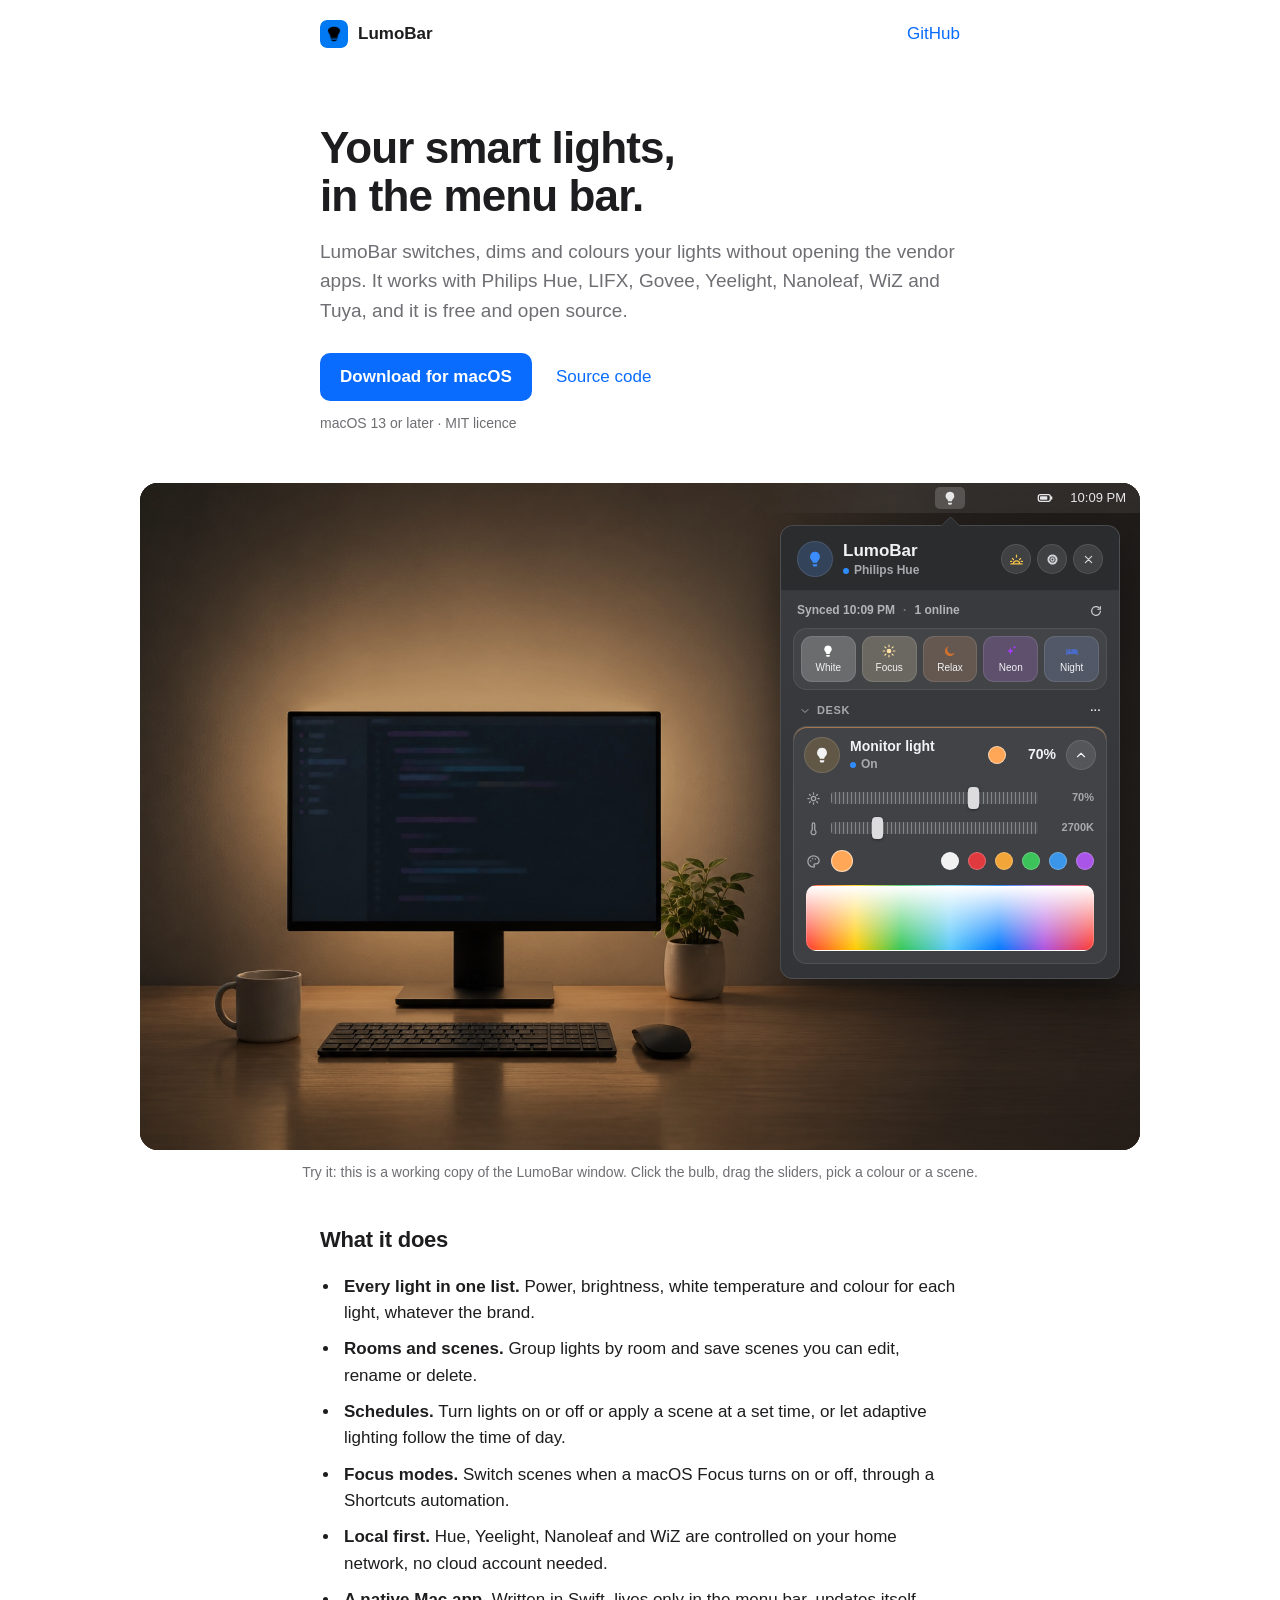
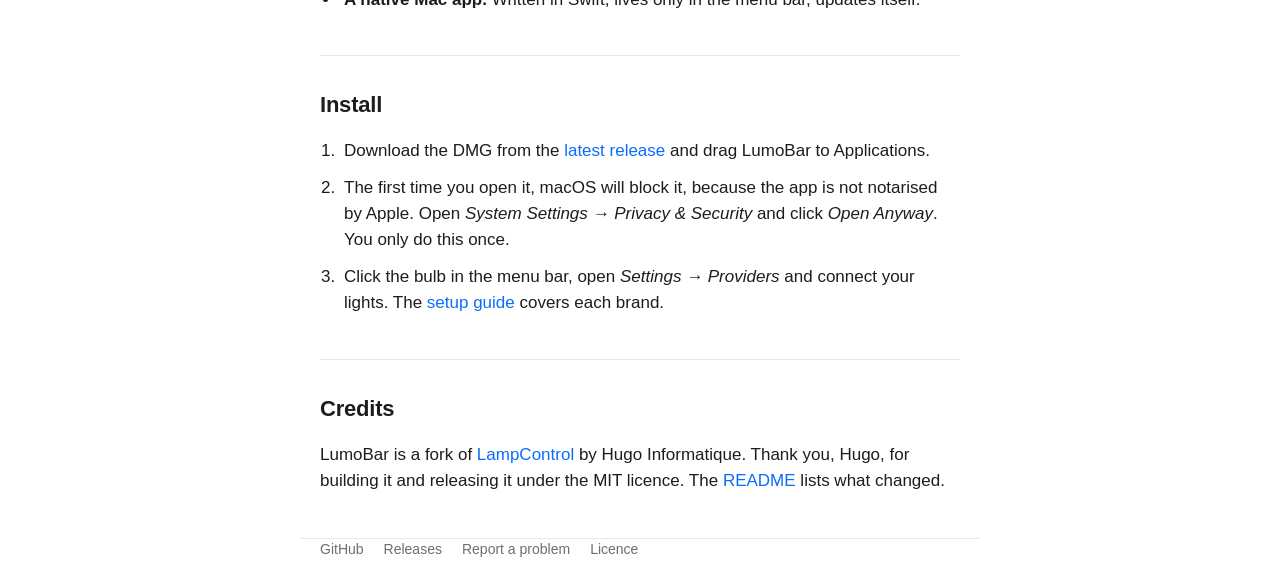
==== commit 4ce52374: "docs(landing): interactive demo with a relit desk photo instead of a screenshot An HTML copy of the " ====
--- a/landing/index.html
+++ b/landing/index.html
@@ -16,6 +16,7 @@
     <meta property="og:image" content="https://petrfilip.github.io/LumoBar/og-image.png" />
     <meta name="twitter:card" content="summary_large_image" />
     <link rel="stylesheet" href="./styles.css" />
+    <script src="./demo.js" defer></script>
     <script type="application/ld+json">
       {
         "@context": "https://schema.org",
@@ -32,7 +33,7 @@
     </script>
   </head>
   <body>
-    <header class="top">
+    <header class="top wrap">
       <a class="brand" href="./">
         <img src="./icon.png" width="28" height="28" alt="" />
         LumoBar
@@ -41,7 +42,7 @@
     </header>
 
     <main>
-      <section class="hero">
+      <section class="hero wrap">
         <h1>Your smart lights, in the menu bar.</h1>
         <p class="lead">
           LumoBar switches, dims and colours your lights without opening the vendor apps.
@@ -54,48 +55,171 @@
         <p class="meta">macOS 13 or later · MIT licence</p>
       </section>
 
-      <figure class="shot">
-        <img src="./screenshot.png" width="482" height="576" alt="The LumoBar window: scene buttons and a light with brightness, white temperature and colour controls." />
-      </figure>
-
-      <section>
-        <h2>What it does</h2>
-        <ul class="features">
-          <li><strong>Every light in one list.</strong> Power, brightness, white temperature and colour for each light, whatever the brand.</li>
-          <li><strong>Rooms and scenes.</strong> Group lights by room and save scenes you can edit, rename or delete.</li>
-          <li><strong>Schedules.</strong> Turn lights on or off or apply a scene at a set time, or let adaptive lighting follow the time of day.</li>
-          <li><strong>Focus modes.</strong> Switch scenes when a macOS Focus turns on or off, through a Shortcuts automation.</li>
-          <li><strong>Local first.</strong> Hue, Yeelight, Nanoleaf and WiZ are controlled on your home network, no cloud account needed.</li>
-          <li><strong>A native Mac app.</strong> Written in Swift, lives only in the menu bar, updates itself.</li>
-        </ul>
-      </section>
-
-      <section>
-        <h2>Install</h2>
-        <ol class="steps">
-          <li>Download the DMG from the <a href="https://github.com/petrfilip/LumoBar/releases/latest">latest release</a> and drag LumoBar to Applications.</li>
-          <li>
-            The first time you open it, macOS will block it, because the app is not notarised by Apple.
-            Open <em>System Settings → Privacy &amp; Security</em> and click <em>Open Anyway</em>. You only do this once.
-          </li>
-          <li>
-            Click the bulb in the menu bar, open <em>Settings → Providers</em> and connect your lights.
-            The <a href="https://github.com/petrfilip/LumoBar/blob/main/docs/CONFIGURATION.md">setup guide</a> covers each brand.
-          </li>
-        </ol>
-      </section>
-
-      <section>
-        <h2>Credits</h2>
-        <p>
-          LumoBar is a fork of <a href="https://github.com/hugoinformatique/LampControl">LampControl</a> by Hugo Informatique.
-          Thank you, Hugo, for building it and releasing it under the MIT licence.
-          The <a href="https://github.com/petrfilip/LumoBar#whats-different-from-lampcontrol">README</a> lists what changed.
+      <div class="demo-wrap">
+        <div class="demo">
+          <div class="room" id="room">
+            <canvas id="roomCanvas" width="1536" height="1024" role="img" aria-label="A desk with a monitor in a dark room. A light bar behind the monitor shines on the wall."></canvas>
+          </div>
+
+          <div class="mac">
+            <div class="menubar" aria-hidden="true">
+              <span class="mb-item mb-active">
+                <svg viewBox="0 0 24 24"><path class="i-fill" d="M12 2.5a6.5 6.5 0 0 0-4.3 11.4c.8.7 1.3 1.6 1.3 2.6V17h6v-.5c0-1 .5-1.9 1.3-2.6A6.5 6.5 0 0 0 12 2.5zM9 19h6v1a2 2 0 0 1-2 2h-2a2 2 0 0 1-2-2z" /></svg>
+              </span>
+              <span class="mb-right">
+                <span class="mb-item">
+                  <svg viewBox="0 0 24 24"><rect x="2" y="7" width="18" height="10" rx="3" class="i-line" /><rect x="4.5" y="9.5" width="11" height="5" rx="1" class="i-fill" /><path d="M22 10.5v3" class="i-line" /></svg>
+                </span>
+                <span class="mb-clock" id="clock">9:41 PM</span>
+              </span>
+            </div>
+
+            <div class="pop" role="group" aria-label="Interactive copy of the LumoBar window">
+              <div class="pop-head">
+                <span class="app-badge">
+                  <svg viewBox="0 0 24 24"><path class="i-fill" d="M12 2.5a6.5 6.5 0 0 0-4.3 11.4c.8.7 1.3 1.6 1.3 2.6V17h6v-.5c0-1 .5-1.9 1.3-2.6A6.5 6.5 0 0 0 12 2.5zM9 19h6v1a2 2 0 0 1-2 2h-2a2 2 0 0 1-2-2z" /></svg>
+                </span>
+                <span class="pop-titles">
+                  <span class="pop-title">LumoBar</span>
+                  <span class="pop-sub"><i class="dot"></i>Philips Hue</span>
+                </span>
+                <span class="head-btns" aria-hidden="true">
+                  <span class="rbtn sunrise"><svg viewBox="0 0 24 24"><path class="i-line" d="M3 19h18M7 19a5 5 0 0 1 10 0M12 5v3M5.5 10.5l1.6 1.6M18.5 10.5l-1.6 1.6M2.5 15h2M19.5 15h2" /></svg></span>
+                  <span class="rbtn"><svg viewBox="0 0 24 24"><circle cx="12" cy="12" r="6.5" class="i-line cog" /><circle cx="12" cy="12" r="2.5" class="i-line" /></svg></span>
+                  <span class="rbtn"><svg viewBox="0 0 24 24"><path class="i-line" d="M7 7l10 10M17 7 7 17" /></svg></span>
+                </span>
+              </div>
+
+              <div class="pop-body">
+                <div class="status">
+                  <span>Synced <span id="synced">9:41 PM</span></span>
+                  <span class="sep">·</span>
+                  <span>1 online</span>
+                  <svg viewBox="0 0 24 24" aria-hidden="true"><path class="i-line" d="M19.5 12a7.5 7.5 0 1 1-2.2-5.3M19.5 4.5v4.5H15" /></svg>
+                </div>
+
+                <div class="scenes">
+                  <button type="button" class="chip" data-scene="white" style="--c: #ffffff">
+                    <svg viewBox="0 0 24 24" aria-hidden="true"><path class="i-fill" d="M12 2.5a6.5 6.5 0 0 0-4.3 11.4c.8.7 1.3 1.6 1.3 2.6V17h6v-.5c0-1 .5-1.9 1.3-2.6A6.5 6.5 0 0 0 12 2.5zM9 19h6v1a2 2 0 0 1-2 2h-2a2 2 0 0 1-2-2z" /></svg>
+                    White
+                  </button>
+                  <button type="button" class="chip" data-scene="focus" style="--c: #ffe2a3">
+                    <svg viewBox="0 0 24 24" aria-hidden="true"><circle cx="12" cy="12" r="4" class="i-fill" /><path class="i-line" d="M12 2v2.5M12 19.5V22M2 12h2.5M19.5 12H22M4.9 4.9l1.8 1.8M17.3 17.3l1.8 1.8M4.9 19.1l1.8-1.8M17.3 6.7l1.8-1.8" /></svg>
+                    Focus
+                  </button>
+                  <button type="button" class="chip" data-scene="relax" style="--c: #d0702f">
+                    <svg viewBox="0 0 24 24" aria-hidden="true"><path class="i-fill" d="M20 14.5A8.5 8.5 0 1 1 9.5 4a7 7 0 0 0 10.5 10.5z" /></svg>
+                    Relax
+                  </button>
+                  <button type="button" class="chip" data-scene="neon" style="--c: #a63bff">
+                    <svg viewBox="0 0 24 24" aria-hidden="true"><path class="i-fill" d="M11 6l1.6 4.4L17 12l-4.4 1.6L11 18l-1.6-4.4L5 12l4.4-1.6zM18 2.5l.8 2.2 2.2.8-2.2.8L18 8.5l-.8-2.2L15 5.5l2.2-.8z" /></svg>
+                    Neon
+                  </button>
+                  <button type="button" class="chip" data-scene="night" style="--c: #4a6cc8">
+                    <svg viewBox="0 0 24 24" aria-hidden="true"><path class="i-fill" d="M2 8h2v5h7v-3a1 1 0 0 1 1-1h6a4 4 0 0 1 4 4v6h-2v-2H4v2H2zM7.5 8.5a2.2 2.2 0 1 1 0 4.4 2.2 2.2 0 0 1 0-4.4z" /></svg>
+                    Night
+                  </button>
+                </div>
+
+                <div class="room-head" aria-hidden="true">
+                  <svg viewBox="0 0 24 24"><path class="i-line" d="m6 9 6 6 6-6" /></svg>
+                  <span>Desk</span>
+                  <span class="more">···</span>
+                </div>
+
+                <div class="card" id="card">
+                  <div class="row">
+                    <button type="button" class="bulb" id="power" aria-pressed="true" aria-label="Turn the light off">
+                      <svg viewBox="0 0 24 24" aria-hidden="true"><path class="i-fill" d="M12 2.5a6.5 6.5 0 0 0-4.3 11.4c.8.7 1.3 1.6 1.3 2.6V17h6v-.5c0-1 .5-1.9 1.3-2.6A6.5 6.5 0 0 0 12 2.5zM9 19h6v1a2 2 0 0 1-2 2h-2a2 2 0 0 1-2-2z" /></svg>
+                    </button>
+                    <span class="name">
+                      <b>Monitor light</b>
+                      <span class="state"><i class="dot"></i><span id="stateText">On</span></span>
+                    </span>
+                    <span class="swatch" id="swatch"></span>
+                    <span class="pct" id="pct">70%</span>
+                    <button type="button" class="chev" id="expand" aria-expanded="true" aria-controls="controls" aria-label="Hide the controls">
+                      <svg viewBox="0 0 24 24" aria-hidden="true"><path class="i-line" d="m6 15 6-6 6 6" /></svg>
+                    </button>
+                  </div>
+
+                  <div class="controls" id="controls">
+                    <label class="ctl">
+                      <svg viewBox="0 0 24 24" aria-hidden="true"><circle cx="12" cy="12" r="3.5" class="i-line" /><path class="i-line" d="M12 3v2M12 19v2M3 12h2M19 12h2M5.6 5.6 7 7M17 17l1.4 1.4M5.6 18.4 7 17M17 7l1.4-1.4" /></svg>
+                      <input type="range" id="bri" min="1" max="100" value="70" aria-label="Brightness" />
+                      <span class="val" id="briVal">70%</span>
+                    </label>
+                    <label class="ctl">
+                      <svg viewBox="0 0 24 24" aria-hidden="true"><path class="i-line" d="M10 14.5V5a2 2 0 1 1 4 0v9.5a4 4 0 1 1-4 0z" /></svg>
+                      <input type="range" id="temp" min="1700" max="6500" step="50" value="2700" aria-label="White temperature" />
+                      <span class="val" id="tempVal">2700K</span>
+                    </label>
+                    <div class="ctl colors">
+                      <svg viewBox="0 0 24 24" aria-hidden="true"><path class="i-line" d="M12 3a9 9 0 1 0 0 18c1 0 1.6-.7 1.6-1.5 0-.5-.2-.8-.5-1.1a1.5 1.5 0 0 1 1.1-2.6H16a5 5 0 0 0 5-5C21 6.6 17 3 12 3z" /><circle cx="7.5" cy="11" r="1.2" class="i-fill" /><circle cx="10.5" cy="7.5" r="1.2" class="i-fill" /><circle cx="15" cy="8" r="1.2" class="i-fill" /></svg>
+                      <span class="current" id="current"></span>
+                      <span class="dots">
+                        <button type="button" data-h="0" data-s="0" style="--c: #f2f2f2" aria-label="White"></button>
+                        <button type="button" data-h="0" data-s="0.85" style="--c: #e0393e" aria-label="Red"></button>
+                        <button type="button" data-h="34" data-s="0.8" style="--c: #f2a63a" aria-label="Orange"></button>
+                        <button type="button" data-h="128" data-s="0.7" style="--c: #3cc35a" aria-label="Green"></button>
+                        <button type="button" data-h="208" data-s="0.78" style="--c: #3b95e8" aria-label="Blue"></button>
+                        <button type="button" data-h="280" data-s="0.72" style="--c: #a855e8" aria-label="Purple"></button>
+                      </span>
+                    </div>
+                    <div class="field white-mode" id="field" tabindex="0" role="slider" aria-label="Colour" aria-valuemin="0" aria-valuemax="360" aria-valuenow="30" aria-valuetext="Hue 30°, saturation 80%">
+                      <span class="picker" id="picker"></span>
+                    </div>
+                  </div>
+                </div>
+              </div>
+            </div>
+          </div>
+        </div>
+        <p class="demo-note">
+          Try it: this is a working copy of the LumoBar window. Click the bulb, drag the sliders, pick a colour or a scene.
         </p>
-      </section>
+      </div>
+
+      <div class="wrap">
+        <section>
+          <h2>What it does</h2>
+          <ul class="features">
+            <li><strong>Every light in one list.</strong> Power, brightness, white temperature and colour for each light, whatever the brand.</li>
+            <li><strong>Rooms and scenes.</strong> Group lights by room and save scenes you can edit, rename or delete.</li>
+            <li><strong>Schedules.</strong> Turn lights on or off or apply a scene at a set time, or let adaptive lighting follow the time of day.</li>
+            <li><strong>Focus modes.</strong> Switch scenes when a macOS Focus turns on or off, through a Shortcuts automation.</li>
+            <li><strong>Local first.</strong> Hue, Yeelight, Nanoleaf and WiZ are controlled on your home network, no cloud account needed.</li>
+            <li><strong>A native Mac app.</strong> Written in Swift, lives only in the menu bar, updates itself.</li>
+          </ul>
+        </section>
+
+        <section>
+          <h2>Install</h2>
+          <ol class="steps">
+            <li>Download the DMG from the <a href="https://github.com/petrfilip/LumoBar/releases/latest">latest release</a> and drag LumoBar to Applications.</li>
+            <li>
+              The first time you open it, macOS will block it, because the app is not notarised by Apple.
+              Open <em>System Settings → Privacy &amp; Security</em> and click <em>Open Anyway</em>. You only do this once.
+            </li>
+            <li>
+              Click the bulb in the menu bar, open <em>Settings → Providers</em> and connect your lights.
+              The <a href="https://github.com/petrfilip/LumoBar/blob/main/docs/CONFIGURATION.md">setup guide</a> covers each brand.
+            </li>
+          </ol>
+        </section>
+
+        <section>
+          <h2>Credits</h2>
+          <p>
+            LumoBar is a fork of <a href="https://github.com/hugoinformatique/LampControl">LampControl</a> by Hugo Informatique.
+            Thank you, Hugo, for building it and releasing it under the MIT licence.
+            The <a href="https://github.com/petrfilip/LumoBar#whats-different-from-lampcontrol">README</a> lists what changed.
+          </p>
+        </section>
+      </div>
     </main>
 
-    <footer>
+    <footer class="wrap">
       <a href="https://github.com/petrfilip/LumoBar">GitHub</a>
       <a href="https://github.com/petrfilip/LumoBar/releases">Releases</a>
       <a href="https://github.com/petrfilip/LumoBar/issues">Report a problem</a>
--- a/landing/styles.css
+++ b/landing/styles.css
@@ -43,9 +43,7 @@
   text-decoration: underline;
 }
 
-.top,
-main,
-footer {
+.wrap {
   max-width: 680px;
   margin: 0 auto;
   padding: 0 20px;
@@ -76,7 +74,8 @@
 }
 
 .hero {
-  padding: 56px 0 8px;
+  padding-top: 56px;
+  padding-bottom: 8px;
 }
 
 h1 {
@@ -121,21 +120,11 @@
   color: var(--muted);
 }
 
-.shot {
-  margin: 48px auto 24px;
-  text-align: center;
-}
-
-.shot img {
-  max-width: 100%;
-  height: auto;
-}
-
 section {
   padding: 32px 0;
 }
 
-section + section {
+.wrap > section + section {
   border-top: 1px solid var(--line);
 }
 
@@ -174,3 +163,644 @@
 footer a {
   color: var(--muted);
 }
+
+/* ---------------------------------------------------------------------------
+   Interactive demo: a desk lit by the light behind the monitor (left) and an
+   HTML copy of the LumoBar window (right). demo.js sets --light and --level.
+   ------------------------------------------------------------------------- */
+
+@property --light {
+  syntax: "<color>";
+  inherits: true;
+  initial-value: rgb(255 167 87);
+}
+
+@property --level {
+  syntax: "<number>";
+  inherits: true;
+  initial-value: 0.78;
+}
+
+.demo-wrap {
+  max-width: 1040px;
+  margin: 40px auto 8px;
+  padding: 0 20px;
+}
+
+.demo {
+  --light: rgb(255 167 87);
+  --level: 0.78;
+  display: grid;
+  grid-template-columns: minmax(0, 1fr) 380px;
+  min-height: 560px;
+  overflow: hidden;
+  border-radius: 18px;
+  background: #121316;
+  color: #f2f2f4;
+  transition: --light 0.45s ease, --level 0.45s ease;
+}
+
+/* The room photo runs under the window column too, so the light carries on behind it.
+   Without JavaScript the lit photo is shown; demo.js paints the canvas over it. */
+.room {
+  grid-column: 1 / -1;
+  grid-row: 1;
+  background: #1a1b1f url("./room-lit.jpg") 50% 78% / cover no-repeat;
+}
+
+.room canvas {
+  display: block;
+  width: 100%;
+  height: 100%;
+  object-fit: cover;
+  object-position: 50% 78%;
+}
+
+.demo-note {
+  margin: 12px 0 0;
+  text-align: center;
+  font-size: 14px;
+  color: var(--muted);
+}
+
+/* The right column: a slice of the macOS menu bar with the window under it. */
+
+.mac {
+  grid-column: 2;
+  grid-row: 1;
+  display: flex;
+  flex-direction: column;
+  align-items: center;
+  padding: 0 20px 24px;
+  background: linear-gradient(90deg, rgba(18, 19, 22, 0), rgba(18, 19, 22, 0.45) 55%);
+}
+
+.menubar {
+  position: relative;
+  align-self: stretch;
+  display: flex;
+  align-items: center;
+  justify-content: center;
+  height: 30px;
+  margin: 0 -20px;
+  padding: 0 14px;
+  background: linear-gradient(90deg, rgba(255, 255, 255, 0), rgba(255, 255, 255, 0.07) 35%);
+  font-size: 13px;
+  font-weight: 500;
+  color: #e8e8ea;
+}
+
+.mb-item {
+  display: inline-grid;
+  place-items: center;
+  width: 30px;
+  height: 22px;
+  border-radius: 5px;
+}
+
+.mb-item svg {
+  width: 16px;
+  height: 16px;
+}
+
+.mb-active {
+  background: rgba(255, 255, 255, 0.18);
+}
+
+.mb-right {
+  position: absolute;
+  right: 14px;
+  display: flex;
+  align-items: center;
+  gap: 4px;
+}
+
+.mb-clock {
+  padding-left: 6px;
+}
+
+.i-fill {
+  fill: currentColor;
+}
+
+.i-line {
+  fill: none;
+  stroke: currentColor;
+  stroke-width: 2;
+  stroke-linecap: round;
+  stroke-linejoin: round;
+}
+
+.cog {
+  stroke-width: 3.2;
+  stroke-dasharray: 3.1 2;
+}
+
+/* The window */
+
+.pop {
+  position: relative;
+  width: 340px;
+  margin-top: 12px;
+  border-radius: 13px;
+  background: linear-gradient(180deg, #3a3c40 0%, #333437 100%);
+  border: 1px solid rgba(255, 255, 255, 0.1);
+  box-shadow: 0 20px 50px rgba(0, 0, 0, 0.45);
+  font-size: 13px;
+  line-height: 1.25;
+  user-select: none;
+  -webkit-user-select: none;
+}
+
+.pop::before {
+  content: "";
+  position: absolute;
+  top: -7px;
+  left: 50%;
+  width: 14px;
+  height: 14px;
+  margin-left: -7px;
+  transform: rotate(45deg);
+  border-radius: 3px 0 0 0;
+  background: #2b2c2e;
+  border-left: 1px solid rgba(255, 255, 255, 0.1);
+  border-top: 1px solid rgba(255, 255, 255, 0.1);
+}
+
+.pop svg {
+  display: block;
+}
+
+.pop button {
+  font: inherit;
+  color: inherit;
+  cursor: pointer;
+}
+
+.pop button:focus-visible,
+.field:focus-visible,
+.ctl input:focus-visible {
+  outline: 2px solid #3b8cff;
+  outline-offset: 2px;
+}
+
+.pop-head {
+  position: relative;
+  display: flex;
+  align-items: center;
+  gap: 10px;
+  padding: 14px 16px 12px;
+  border-radius: 12px 12px 0 0;
+  background: #2b2c2e;
+  border-bottom: 1px solid rgba(255, 255, 255, 0.06);
+}
+
+.app-badge {
+  display: grid;
+  place-items: center;
+  width: 36px;
+  height: 36px;
+  border-radius: 50%;
+  background: #33435a;
+  border: 1px solid rgba(255, 255, 255, 0.1);
+  color: #3b8cff;
+}
+
+.app-badge svg {
+  width: 18px;
+  height: 18px;
+}
+
+.pop-titles {
+  display: flex;
+  flex-direction: column;
+  flex: 1;
+  min-width: 0;
+}
+
+.pop-title {
+  font-size: 17px;
+  font-weight: 700;
+}
+
+.pop-sub {
+  display: flex;
+  align-items: center;
+  gap: 5px;
+  margin-top: 2px;
+  font-size: 12px;
+  font-weight: 600;
+  color: #a9a9ad;
+}
+
+.dot {
+  display: inline-block;
+  width: 6px;
+  height: 6px;
+  border-radius: 50%;
+  background: #2f8cff;
+}
+
+.head-btns {
+  display: flex;
+  gap: 6px;
+}
+
+.rbtn {
+  display: grid;
+  place-items: center;
+  width: 30px;
+  height: 30px;
+  border-radius: 50%;
+  background: rgba(255, 255, 255, 0.1);
+  border: 1px solid rgba(255, 255, 255, 0.1);
+  color: #d4d4d8;
+}
+
+.rbtn svg {
+  width: 15px;
+  height: 15px;
+}
+
+.rbtn.sunrise {
+  color: #f5c34a;
+}
+
+.pop-body {
+  padding: 10px 12px 14px;
+}
+
+.status {
+  display: flex;
+  align-items: center;
+  gap: 8px;
+  padding: 2px 4px 10px;
+  font-size: 12px;
+  font-weight: 600;
+  color: #b4b4b8;
+}
+
+.status .sep {
+  opacity: 0.5;
+}
+
+.status svg {
+  width: 14px;
+  height: 14px;
+  margin-left: auto;
+  color: #cfcfd3;
+}
+
+.scenes {
+  display: flex;
+  gap: 6px;
+  padding: 7px;
+  border-radius: 14px;
+  background: rgba(255, 255, 255, 0.05);
+  border: 1px solid rgba(255, 255, 255, 0.08);
+}
+
+.chip {
+  display: flex;
+  flex: 1;
+  flex-direction: column;
+  align-items: center;
+  justify-content: center;
+  gap: 4px;
+  height: 46px;
+  padding: 0;
+  border-radius: 11px;
+  border: 1px solid rgba(255, 255, 255, 0.1);
+  background: color-mix(in srgb, var(--c) 14%, rgba(255, 255, 255, 0.09));
+  font-weight: 700;
+  transition: transform 0.12s ease, background 0.12s ease;
+}
+
+.pop .chip {
+  font-size: 10px;
+}
+
+.chip svg {
+  width: 14px;
+  height: 14px;
+  color: var(--c);
+}
+
+.chip:hover {
+  background: color-mix(in srgb, var(--c) 22%, rgba(255, 255, 255, 0.13));
+}
+
+.chip:active {
+  transform: scale(0.96);
+}
+
+.room-head {
+  display: flex;
+  align-items: center;
+  gap: 6px;
+  padding: 14px 6px 8px;
+  font-size: 11px;
+  font-weight: 700;
+  letter-spacing: 0.06em;
+  text-transform: uppercase;
+  color: #a9a9ad;
+}
+
+.room-head svg {
+  width: 12px;
+  height: 12px;
+}
+
+.room-head .more {
+  margin-left: auto;
+  color: #e8e8ea;
+  letter-spacing: 0.05em;
+}
+
+.card {
+  border-radius: 14px;
+  background: rgba(255, 255, 255, 0.06);
+  border: 1px solid rgba(255, 255, 255, 0.09);
+  box-shadow: inset 0 1px 0 color-mix(in srgb, var(--light) calc(var(--level) * 70%), transparent);
+}
+
+.row {
+  display: flex;
+  align-items: center;
+  gap: 10px;
+  padding: 10px 10px 10px 10px;
+}
+
+.bulb {
+  display: grid;
+  place-items: center;
+  width: 36px;
+  height: 36px;
+  padding: 0;
+  border-radius: 50%;
+  border: 1px solid rgba(255, 255, 255, 0.12);
+  background: rgba(245, 181, 66, 0.18);
+  color: #f5b542;
+  transition: background 0.2s ease, color 0.2s ease;
+}
+
+.bulb svg {
+  width: 18px;
+  height: 18px;
+}
+
+.name {
+  display: flex;
+  flex: 1;
+  flex-direction: column;
+  min-width: 0;
+}
+
+.name b {
+  font-size: 14px;
+}
+
+.state {
+  display: flex;
+  align-items: center;
+  gap: 5px;
+  margin-top: 2px;
+  font-size: 12px;
+  font-weight: 600;
+  color: #a9a9ad;
+}
+
+.swatch,
+.current {
+  width: 18px;
+  height: 18px;
+  border-radius: 50%;
+  border: 1.5px solid rgba(255, 255, 255, 0.55);
+  background: var(--light);
+}
+
+.pct {
+  min-width: 40px;
+  text-align: right;
+  font-size: 14px;
+  font-weight: 700;
+  font-variant-numeric: tabular-nums;
+}
+
+.chev {
+  display: grid;
+  place-items: center;
+  width: 30px;
+  height: 30px;
+  padding: 0;
+  border-radius: 50%;
+  border: 1px solid rgba(255, 255, 255, 0.12);
+  background: rgba(255, 255, 255, 0.1);
+}
+
+.chev svg {
+  width: 14px;
+  height: 14px;
+  transition: transform 0.2s ease;
+}
+
+.chev[aria-expanded="false"] svg {
+  transform: rotate(180deg);
+}
+
+.card.off .bulb {
+  background: rgba(255, 255, 255, 0.06);
+  color: #7d7d82;
+}
+
+.card.off .state .dot {
+  background: #6d6d72;
+}
+
+.card.off .pct,
+.card.off .swatch {
+  opacity: 0.45;
+}
+
+.controls {
+  padding: 0 12px 12px;
+}
+
+.controls[hidden] {
+  display: none;
+}
+
+.ctl {
+  display: flex;
+  align-items: center;
+  gap: 10px;
+  height: 30px;
+  color: #a9a9ad;
+}
+
+.ctl > svg {
+  flex: none;
+  width: 15px;
+  height: 15px;
+}
+
+.ctl .val {
+  min-width: 46px;
+  text-align: right;
+  font-size: 11px;
+  font-weight: 700;
+  font-variant-numeric: tabular-nums;
+}
+
+.ctl input[type="range"] {
+  flex: 1;
+  min-width: 0;
+  height: 22px;
+  margin: 0;
+  background: transparent;
+  -webkit-appearance: none;
+  appearance: none;
+  cursor: pointer;
+}
+
+.ctl input[type="range"]::-webkit-slider-runnable-track {
+  height: 12px;
+  border-radius: 3px;
+  background: repeating-linear-gradient(90deg, rgba(255, 255, 255, 0.32) 0 1.5px, transparent 1.5px 4px), rgba(255, 255, 255, 0.06);
+}
+
+.ctl input[type="range"]::-moz-range-track {
+  height: 12px;
+  border-radius: 3px;
+  background: repeating-linear-gradient(90deg, rgba(255, 255, 255, 0.32) 0 1.5px, transparent 1.5px 4px), rgba(255, 255, 255, 0.06);
+}
+
+.ctl input[type="range"]::-webkit-slider-thumb {
+  -webkit-appearance: none;
+  width: 11px;
+  height: 22px;
+  margin-top: -5px;
+  border-radius: 4px;
+  border: none;
+  background: #dcdcdf;
+  box-shadow: 0 1px 3px rgba(0, 0, 0, 0.4);
+}
+
+.ctl input[type="range"]::-moz-range-thumb {
+  width: 11px;
+  height: 22px;
+  border-radius: 4px;
+  border: none;
+  background: #dcdcdf;
+  box-shadow: 0 1px 3px rgba(0, 0, 0, 0.4);
+}
+
+.colors {
+  height: 36px;
+}
+
+.colors .current {
+  width: 22px;
+  height: 22px;
+  flex: none;
+}
+
+.dots {
+  display: flex;
+  flex: 1;
+  justify-content: flex-end;
+  gap: 9px;
+}
+
+.dots button {
+  width: 18px;
+  height: 18px;
+  padding: 0;
+  border-radius: 50%;
+  border: 1px solid rgba(255, 255, 255, 0.25);
+  background: var(--c);
+}
+
+.dots button[aria-pressed="true"] {
+  box-shadow: 0 0 0 2px #2b2c2e, 0 0 0 3.5px #3b8cff;
+}
+
+.field {
+  position: relative;
+  height: 66px;
+  margin-top: 6px;
+  border-radius: 10px;
+  border: 1px solid rgba(255, 255, 255, 0.2);
+  background:
+    linear-gradient(180deg, #fff, rgba(255, 255, 255, 0)),
+    linear-gradient(90deg, #ff3b30, #ffcc00 17%, #34c759 33%, #5ac8fa 50%, #007aff 67%, #af52de 83%, #ff3b30);
+  cursor: crosshair;
+  touch-action: none;
+}
+
+.picker {
+  position: absolute;
+  left: 8.3%;
+  top: 80%;
+  width: 16px;
+  height: 16px;
+  margin: -8px 0 0 -8px;
+  border-radius: 50%;
+  border: 2px solid #fff;
+  box-shadow: 0 0 0 1px rgba(0, 0, 0, 0.35);
+  pointer-events: none;
+  transition: opacity 0.2s ease;
+}
+
+.field.white-mode .picker {
+  opacity: 0;
+}
+
+@media (max-width: 860px) {
+  .demo {
+    grid-template-columns: 1fr;
+    min-height: 0;
+  }
+
+  .room {
+    grid-column: 1;
+    aspect-ratio: 4 / 3;
+  }
+
+  .room,
+  .room canvas {
+    background-position: 30% 78%;
+    object-position: 30% 78%;
+  }
+
+  .mac {
+    grid-column: 1;
+    grid-row: 2;
+    padding-top: 0;
+    background: #141518;
+  }
+
+  .menubar {
+    background: rgba(255, 255, 255, 0.07);
+  }
+}
+
+@media (max-width: 400px) {
+  .demo-wrap {
+    padding: 0 8px;
+  }
+
+  .pop {
+    width: 100%;
+  }
+}
+
+@media (prefers-reduced-motion: reduce) {
+  .demo,
+  .chip,
+  .bulb,
+  .chev svg,
+  .picker {
+    transition: none;
+  }
+}
